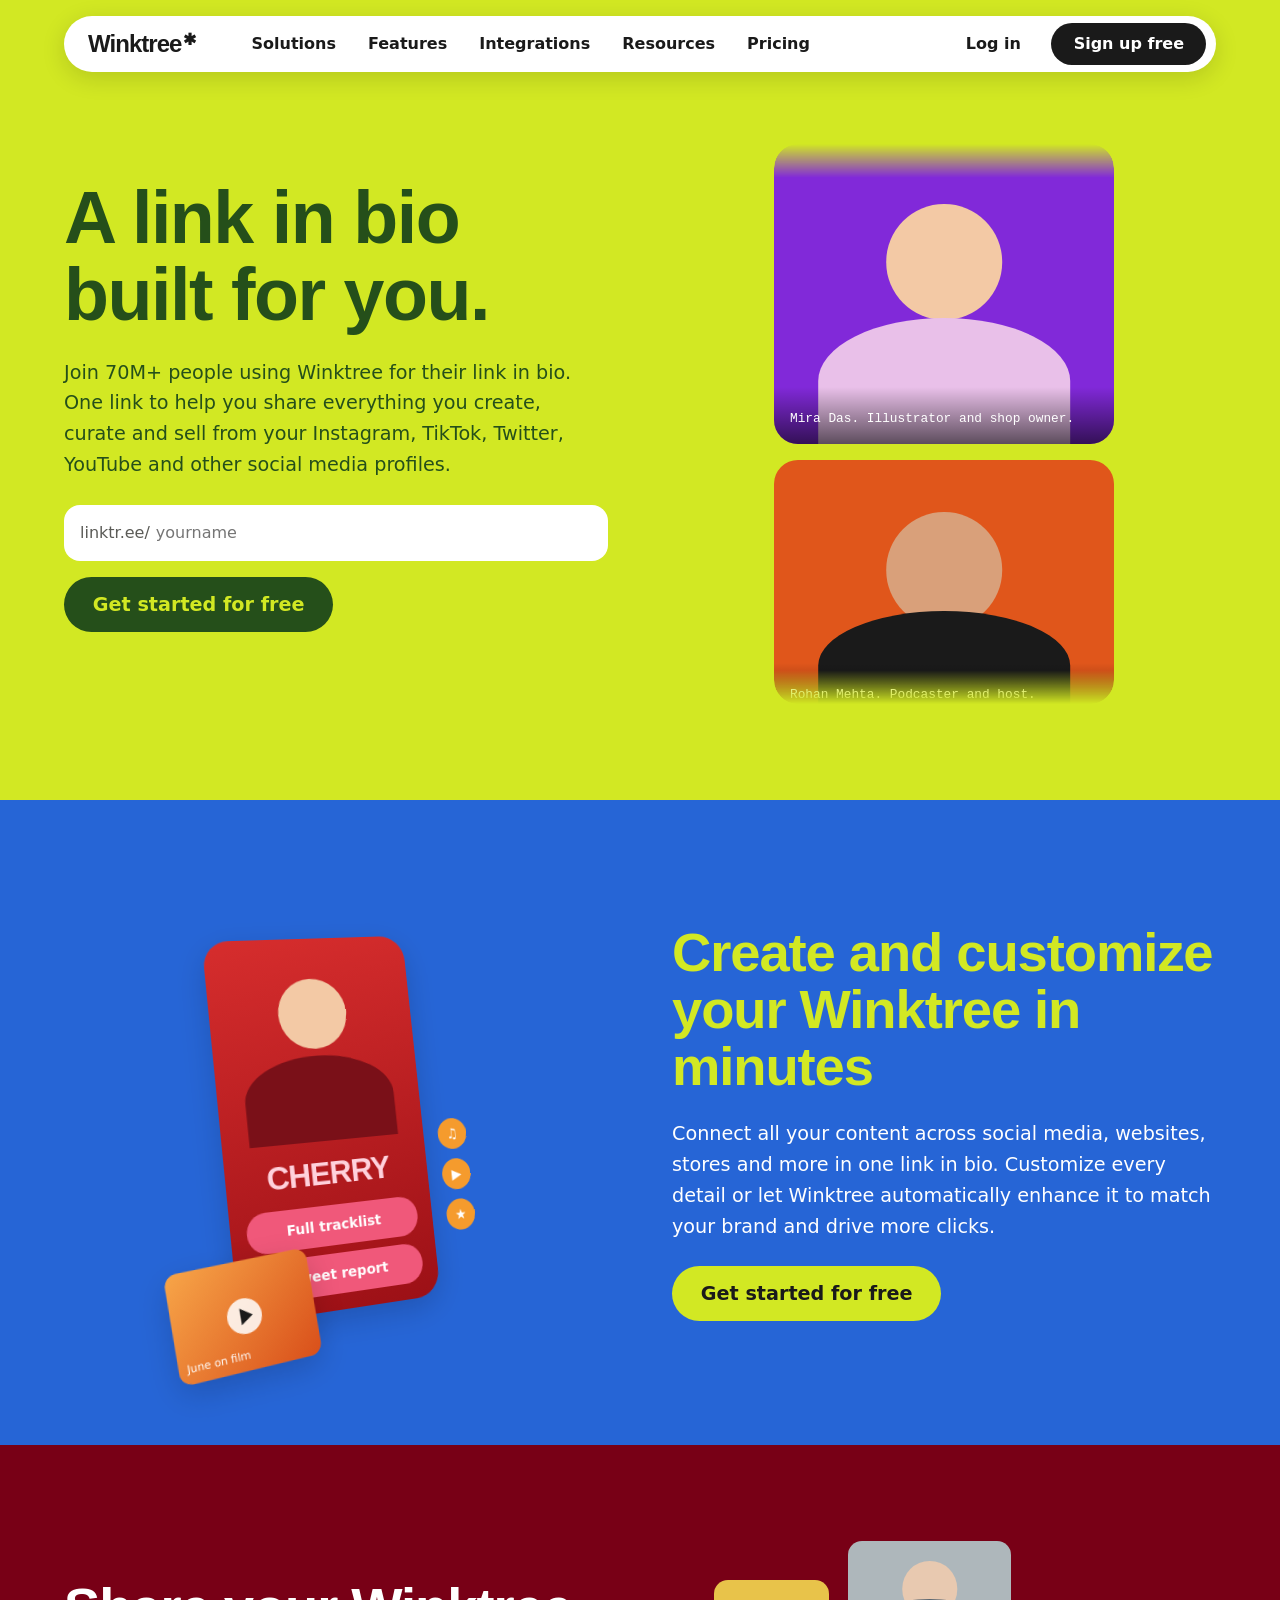
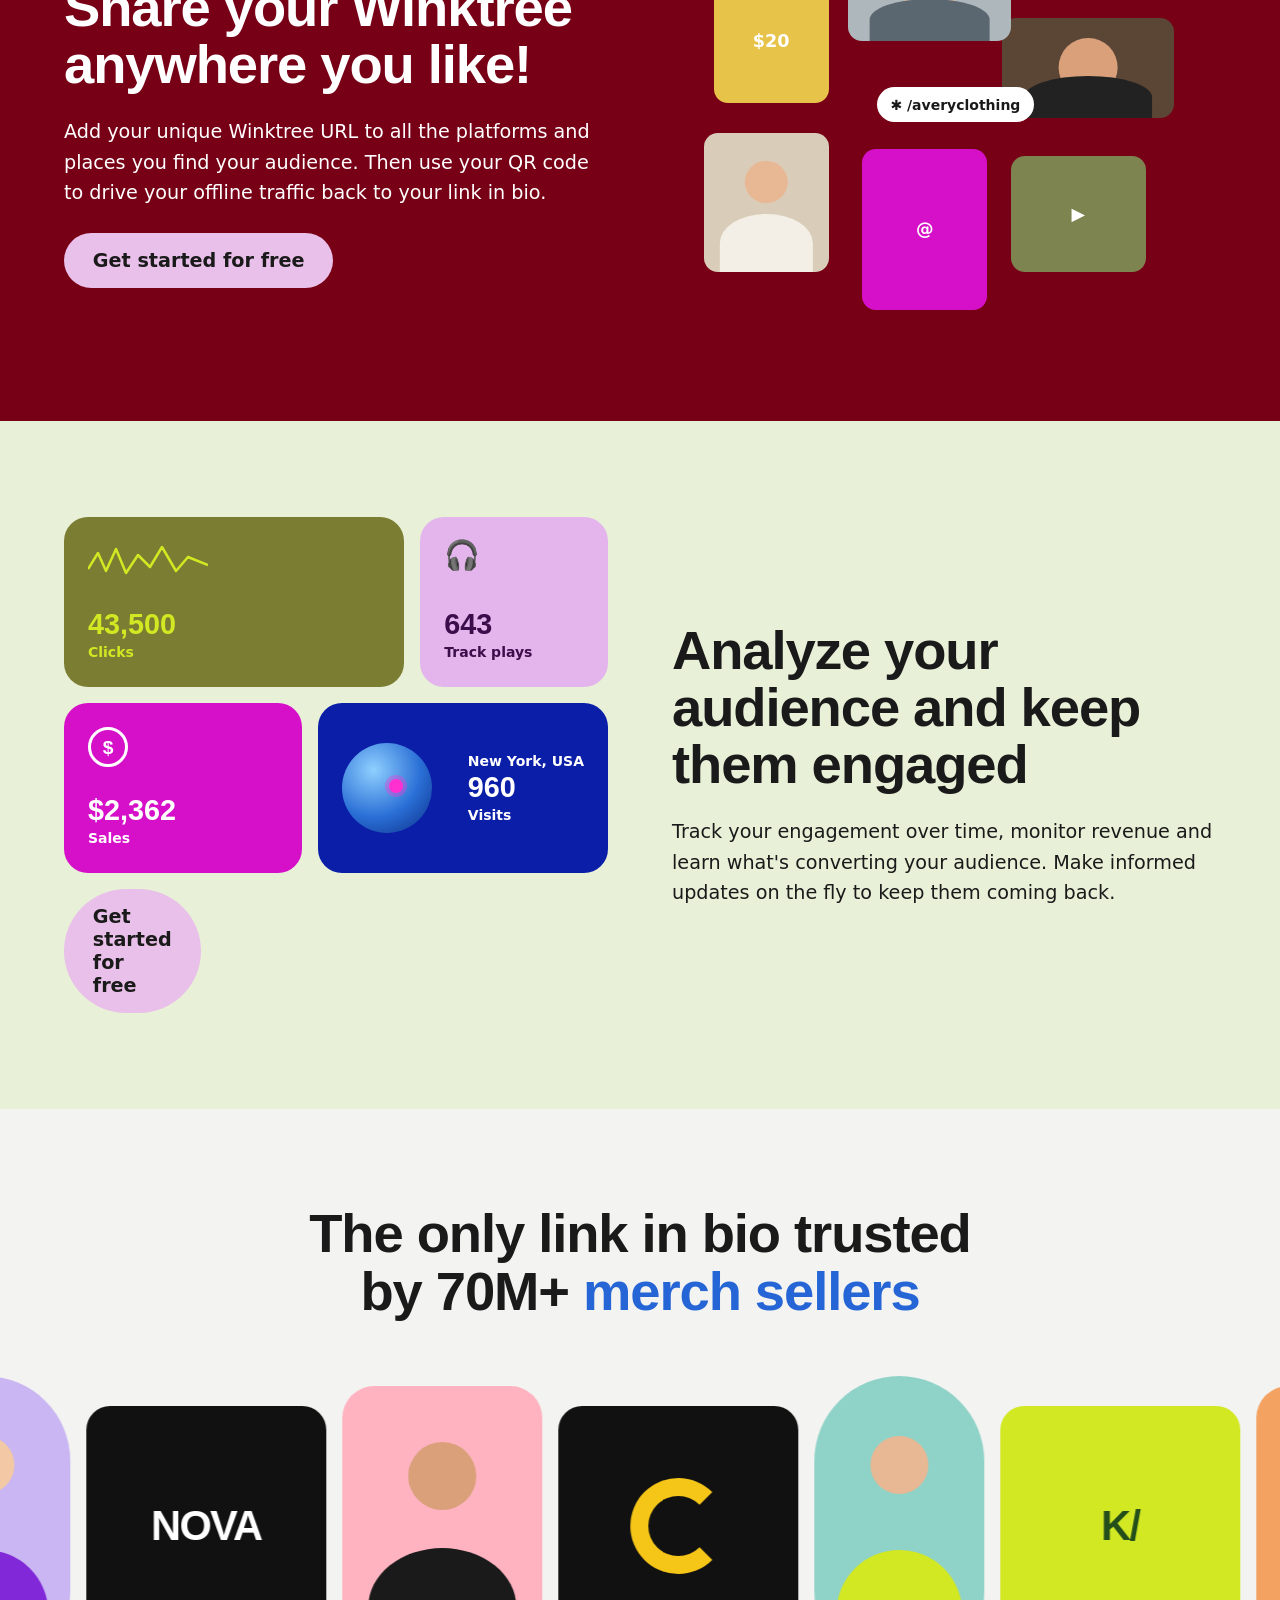
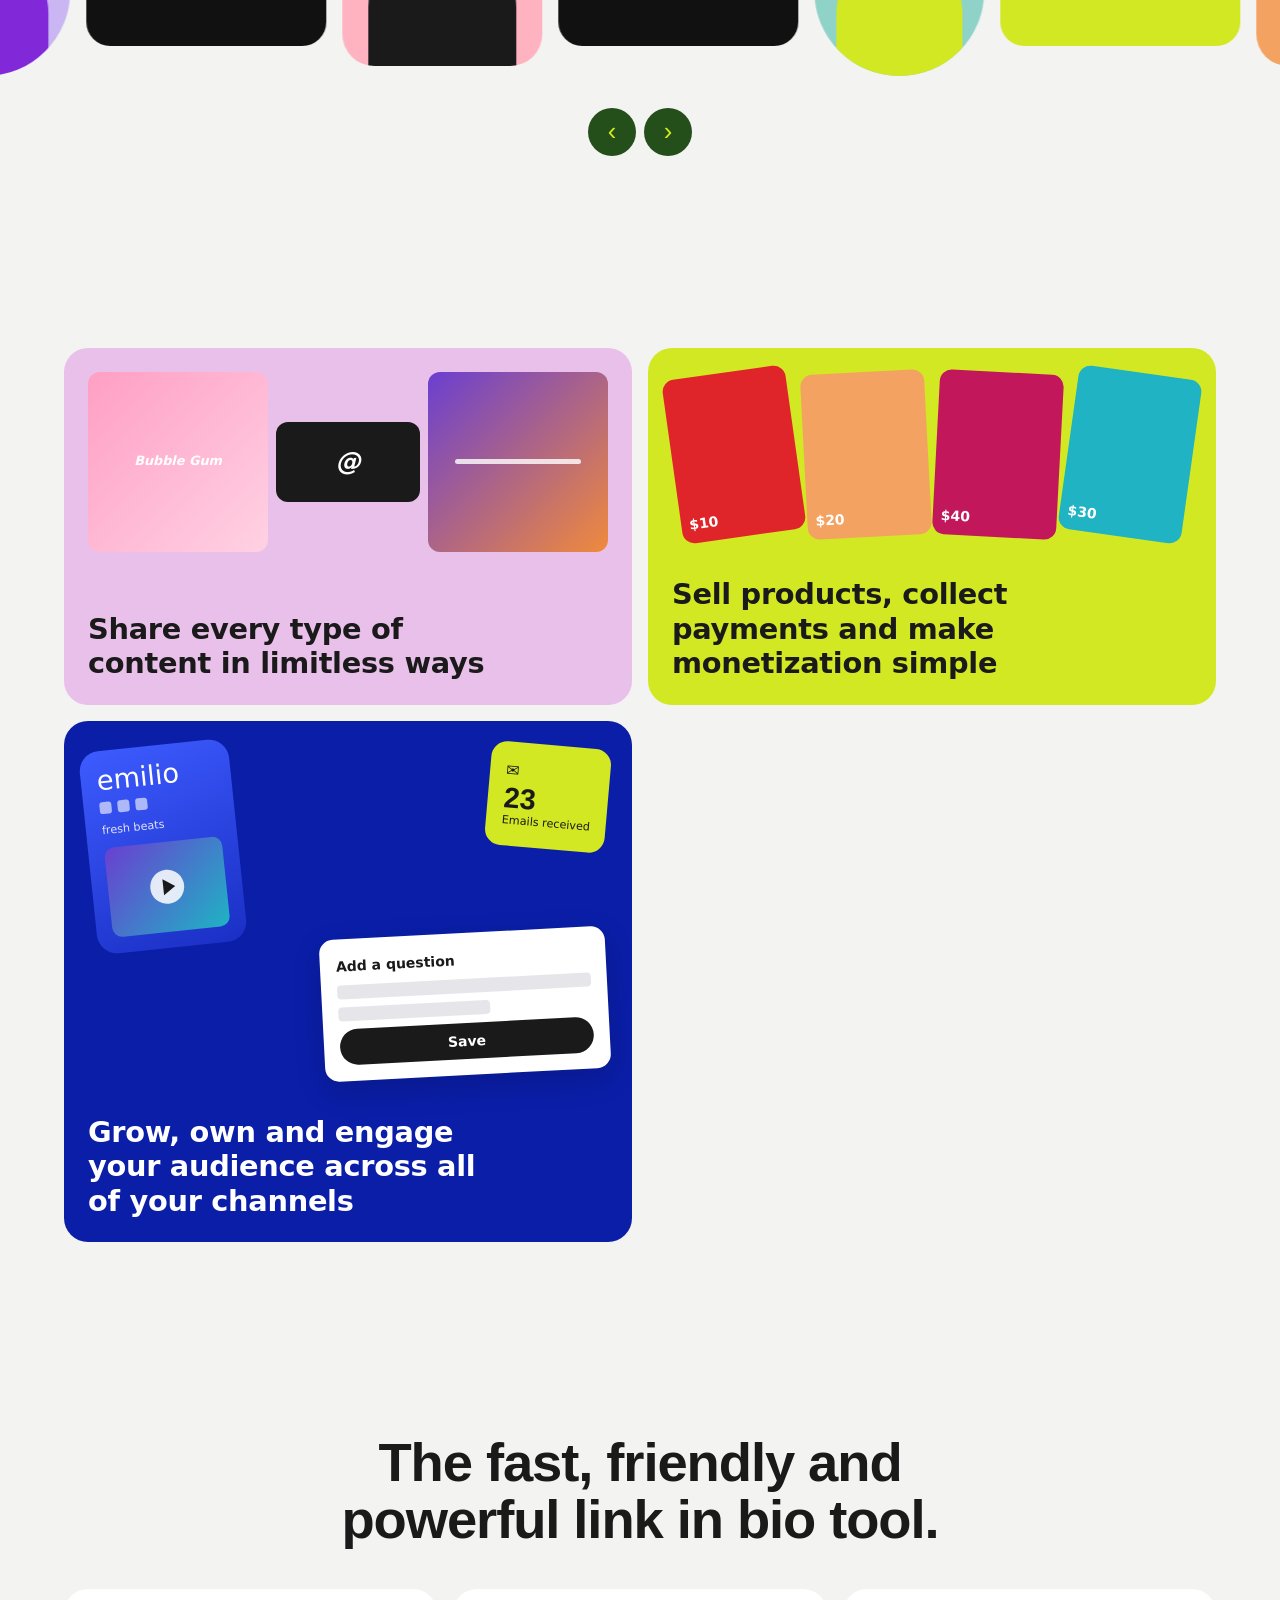
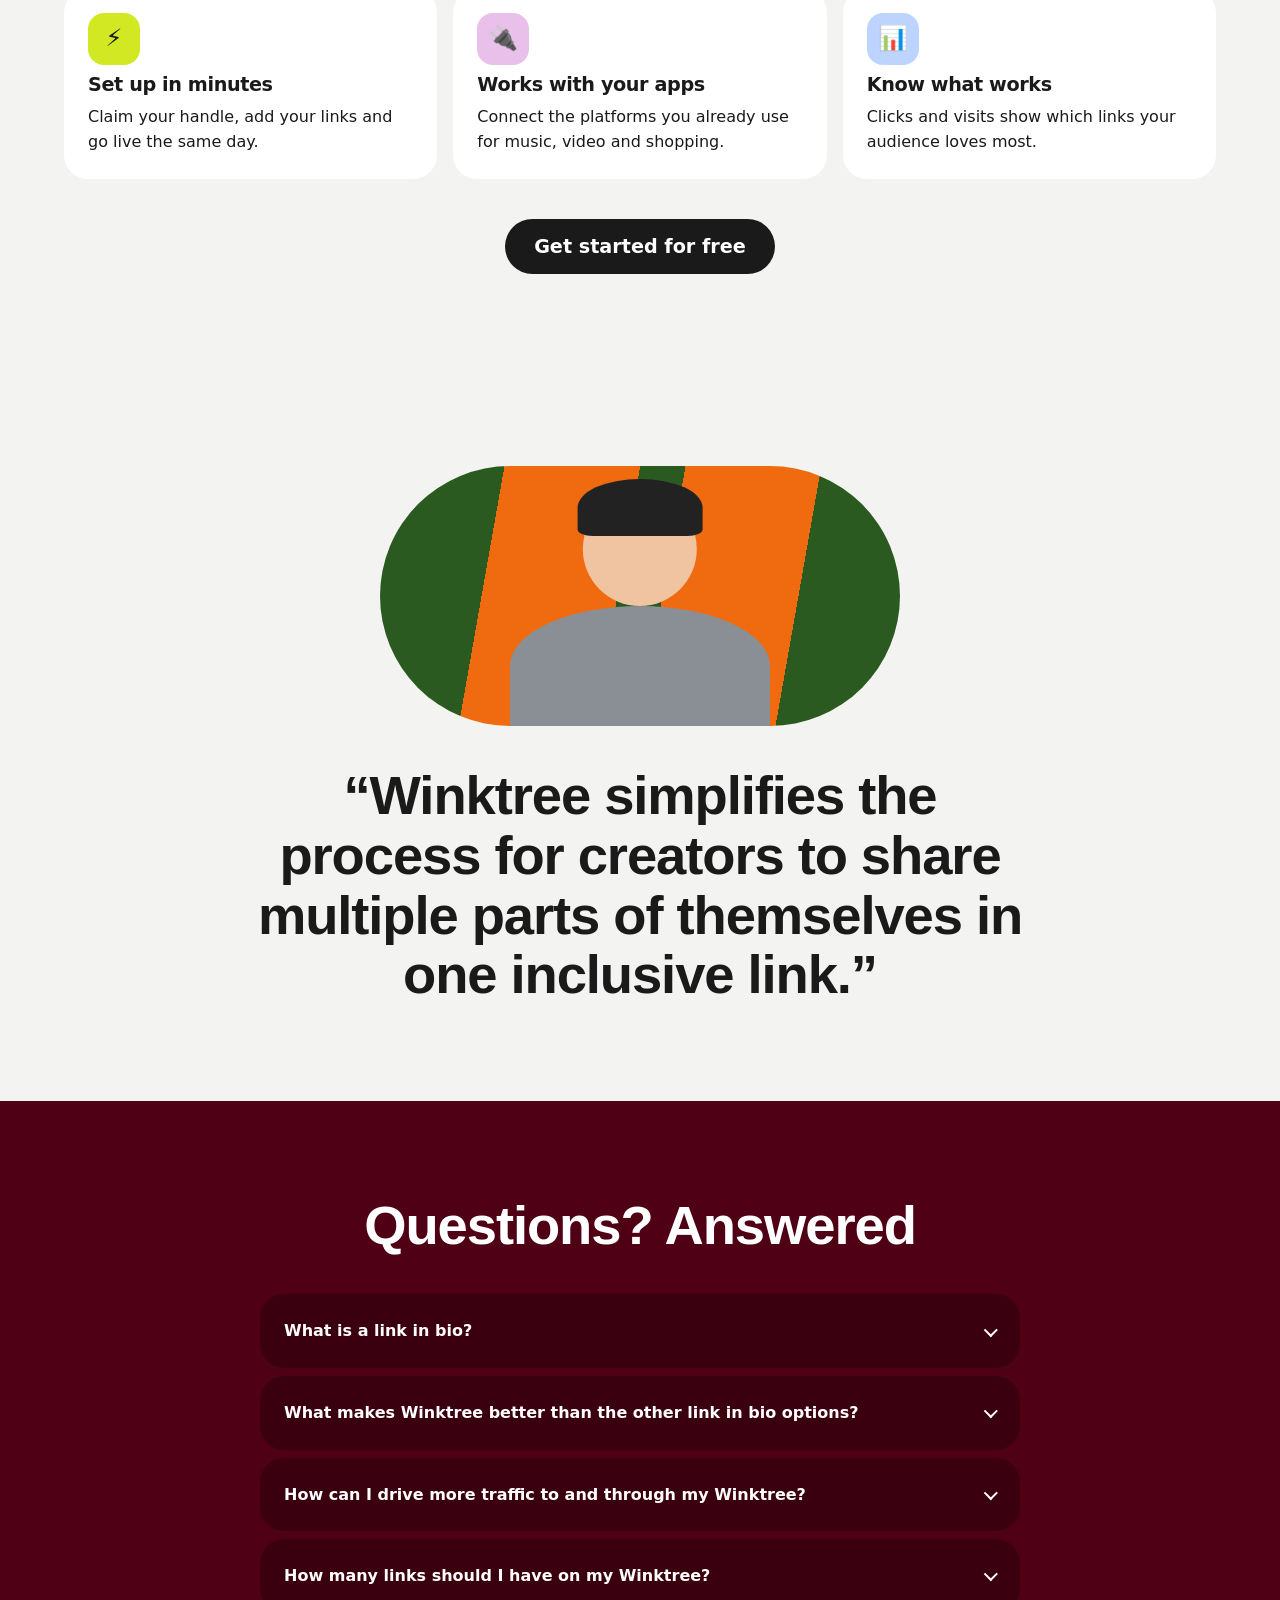
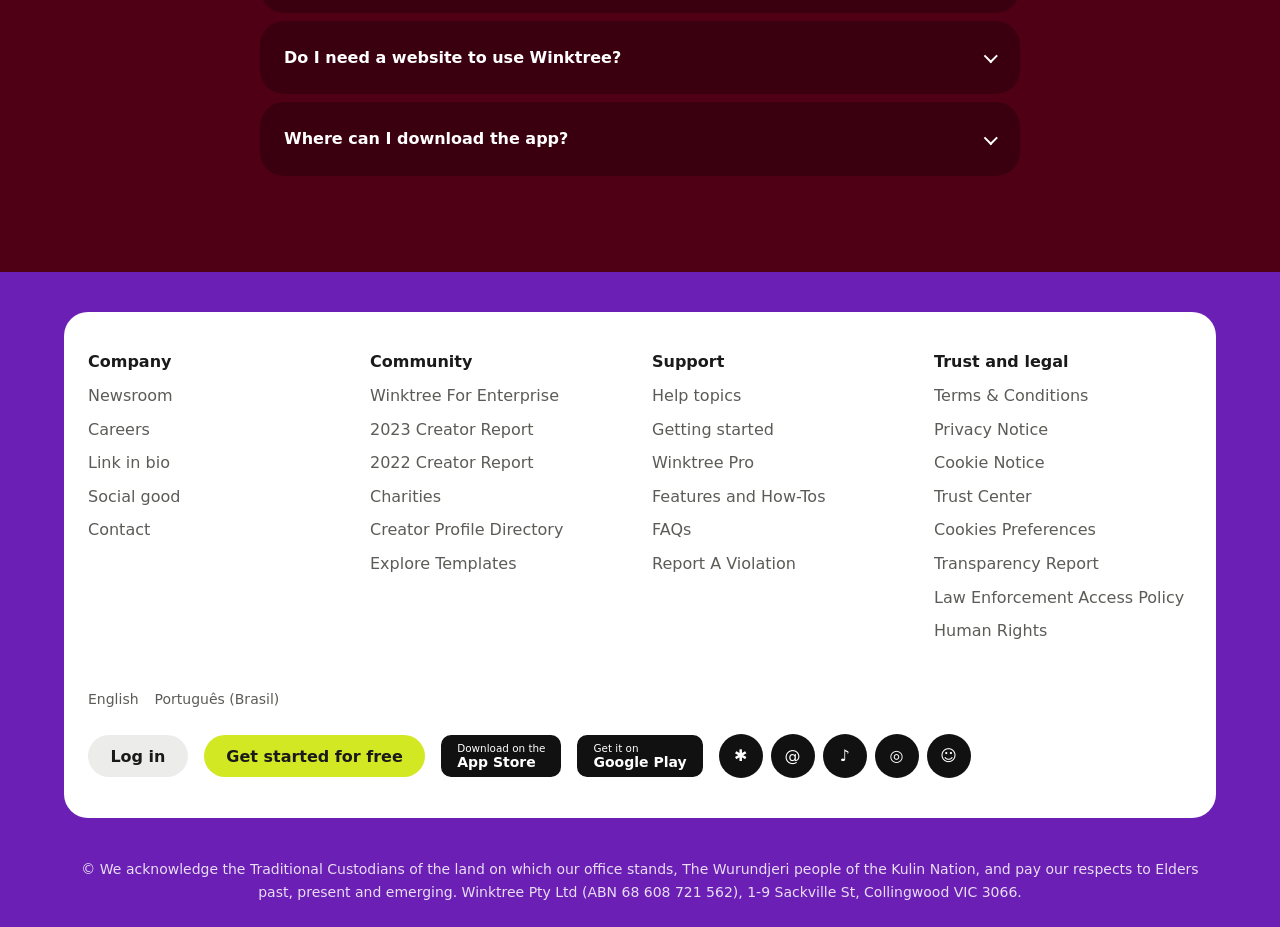
==== index.html @ 8cd4513a "Rename index-standalone-Winktree.html to index.html" ====
<!DOCTYPE html>
<html lang="en">
<head>
<meta charset="UTF-8">
<meta name="viewport" content="width=device-width, initial-scale=1">
<title>Winktree clone | A link in bio built for you</title>
<meta name="description" content="A responsive Winktree-style landing page built with plain HTML, CSS and vanilla JavaScript.">
<link rel="icon" href="[data-uri]" type="image/svg+xml">
<style>
/* ===== Design tokens: defined once, reused everywhere ===== */
:root {
  --lime: #d2e823; --green: #254f1a; --green-dark: #1a3812;
  --purple: #8129d9; --purple-deep: #6b1fb5; --pink: #e9c0e9;
  --blue: #2665d6; --navy: #0a1ea8; --burgundy: #780016; --wine: #4f0014;
  --cream: #f3f3f1; --mist: #e8f0d8; --ink: #1a1a1a; --white: #fff; --muted: #5b5b57;

  --space-1: .25rem; --space-2: .5rem; --space-3: 1rem; --space-4: 1.5rem;
  --space-5: 2.5rem; --space-6: 4rem; --space-7: 6rem;

  --fs-sm: .875rem; --fs-md: 1rem; --fs-lg: 1.2rem;
  --fs-xl: clamp(1.35rem, 1.1rem + 1vw, 1.8rem);
  --fs-2xl: clamp(2rem, 1.3rem + 3vw, 3.4rem);
  --fs-3xl: clamp(2.5rem, 1.5rem + 4.5vw, 4.6rem);

  --font-display: "Arial Black", "Segoe UI Black", "Helvetica Neue", Arial, sans-serif;
  --font-body: "Segoe UI", system-ui, -apple-system, Helvetica, Arial, sans-serif;
  --font-mono: ui-monospace, Consolas, monospace;

  --radius: 24px; --radius-pill: 999px;
  --shadow: 0 10px 30px rgba(0, 0, 0, .16);
  --t: 200ms ease; /* one short transition duration for the whole page */
}

/* ===== Base ===== */
*, *::before, *::after { box-sizing: border-box; }
html { scroll-behavior: smooth; scroll-padding-top: 6rem; }
body { margin: 0; font: var(--fs-md)/1.6 var(--font-body); color: var(--ink); background: var(--cream); }
img, svg { max-width: 100%; }
a { color: inherit; text-decoration: none; }
ul, ol { margin: 0; padding: 0; list-style: none; }
h1, h2, h3 { margin: 0; font-family: var(--font-display); font-weight: 900; line-height: 1.05; letter-spacing: -.02em; overflow-wrap: break-word; }
p { margin: 0; }
:focus-visible { outline: 3px solid var(--purple); outline-offset: 3px; }
.container { width: 100%; max-width: 1200px; margin-inline: auto; padding-inline: var(--space-3); }
.sr-only, .skip-link:not(:focus) { position: absolute; width: 1px; height: 1px; overflow: hidden; clip-path: inset(50%); white-space: nowrap; }
.skip-link { position: fixed; top: var(--space-2); left: var(--space-2); z-index: 100; background: var(--lime); padding: var(--space-2) var(--space-3); border-radius: var(--radius-pill); }

/* ===== Buttons ===== */
.btn { display: inline-flex; align-items: center; justify-content: center; padding: .7rem 1.4rem; border: 0; border-radius: var(--radius-pill); font: 700 var(--fs-md)/1.2 var(--font-body); cursor: pointer; transition: background-color var(--t), color var(--t), transform var(--t); }
.btn:hover { transform: scale(1.04); }
.btn-lg { padding: 1rem 1.8rem; font-size: var(--fs-lg); }
.btn-dark { background: var(--ink); color: var(--white); } .btn-dark:hover { background: #3a3a3a; }
.btn-quiet { background: transparent; } .btn-quiet:hover { background: var(--cream); }
.btn-lime { background: var(--lime); color: var(--ink); } .btn-lime:hover { background: #e4f65e; }
.btn-pink { background: var(--pink); color: var(--ink); } .btn-pink:hover { background: #f4d6f4; }
.btn-green { background: var(--green); color: var(--lime); } .btn-green:hover { background: var(--green-dark); }
.btn-gray { background: #ececea; } .btn-gray:hover { background: #dcdcd8; }

/* ===== Floating pill navbar (mobile first: collapses behind a hamburger) ===== */
.site-header { position: sticky; top: 0; z-index: 50; height: 0; }
.site-header .container { padding-top: var(--space-3); }
.nav-pill { display: flex; flex-wrap: wrap; align-items: center; justify-content: space-between; padding: .45rem .6rem .45rem 1.1rem; background: var(--white); border-radius: 28px; box-shadow: 0 6px 24px rgba(0, 0, 0, .14); }
.logo { display: inline-flex; align-items: flex-start; gap: 2px; font: 900 1.5rem/1 var(--font-display); letter-spacing: -.04em; }
.logo span { font-size: 1rem; }
.nav-toggle { display: grid; gap: 5px; padding: var(--space-2) var(--space-3); background: none; border: 0; cursor: pointer; }
.nav-toggle span { width: 22px; height: 2px; background: var(--ink); border-radius: 2px; transition: transform var(--t), opacity var(--t); }
.nav-toggle[aria-expanded="true"] span:nth-child(1) { transform: translateY(7px) rotate(45deg); }
.nav-toggle[aria-expanded="true"] span:nth-child(2) { opacity: 0; }
.nav-toggle[aria-expanded="true"] span:nth-child(3) { transform: translateY(-7px) rotate(-45deg); }
.primary-nav { display: none; flex-direction: column; width: 100%; gap: var(--space-3); padding: var(--space-3) .4rem var(--space-2); }
.primary-nav.is-open { display: flex; }
.nav-links { display: flex; flex-direction: column; }
.nav-links a { display: block; padding: var(--space-2) var(--space-3); border-radius: var(--radius-pill); font-weight: 600; transition: background-color var(--t); }
.nav-links a:hover { background: var(--cream); }
.nav-actions { display: flex; gap: var(--space-2); }

/* ===== Bands, split layout, copy ===== */
.band { padding-block: var(--space-6); overflow: clip; }
.band-blue { background: var(--blue); color: var(--white); }
.band-burgundy { background: var(--burgundy); color: var(--white); }
.band-mist { background: var(--mist); }
.band-cream, .trusted { background: var(--cream); }
.band-wine { background: var(--wine); color: var(--white); }
.split { display: grid; gap: var(--space-5); align-items: center; }
.copy { display: flex; flex-direction: column; align-items: flex-start; gap: var(--space-4); }
.copy h2 { font-size: var(--fs-2xl); }
.band-blue h2 { color: var(--lime); }
.lead { font-size: var(--fs-lg); max-width: 36rem; }
.center-head { max-width: 24ch; margin: 0 auto var(--space-5); text-align: center; font-size: var(--fs-2xl); }
.center-cta { margin-top: var(--space-5); text-align: center; }

/* ===== Hero ===== */
.hero { background: var(--lime); color: var(--green); padding-top: 7.5rem; }
.hero h1 { font-size: var(--fs-3xl); }
.claim-form { display: flex; flex-direction: column; gap: var(--space-3); width: 100%; max-width: 34rem; }
.claim-field { display: flex; align-items: center; gap: var(--space-1); padding: .9rem 1rem; background: var(--white); color: var(--muted); border-radius: var(--space-3); }
.claim-field:focus-within { outline: 3px solid var(--green); }
.claim-field input { flex: 1; min-width: 0; border: 0; font: inherit; color: var(--ink); background: transparent; outline: 0; }
.form-status { min-height: 1.5em; font-size: var(--fs-sm); font-weight: 600; }
.hero-visual { display: flex; justify-content: center; }

/* Vertical infinite carousel: the list is duplicated by JS and slides up by exactly half its height */
.vcarousel { width: min(100%, 320px); height: 440px; overflow: hidden; border-radius: var(--radius);
  -webkit-mask-image: linear-gradient(transparent, #000 6%, #000 94%, transparent); mask-image: linear-gradient(transparent, #000 6%, #000 94%, transparent); }
.vtrack { animation: scroll-up 36s linear infinite; will-change: transform; }
.vcarousel:hover .vtrack, .vcarousel:focus-within .vtrack { animation-play-state: paused; }
@keyframes scroll-up { to { transform: translateY(-50%); } }
.vcard { padding-bottom: var(--space-3); } /* padding (not gap) keeps the -50% loop point exact */
.vcard .figure { height: var(--h); margin: 0; display: flex; align-items: flex-end; border-radius: var(--radius); overflow: hidden; background: var(--bg); transition: transform var(--t), box-shadow var(--t); }
.vcard .figure:hover { transform: scale(1.03); box-shadow: var(--shadow); }
.vcard figcaption { position: relative; z-index: 1; width: 100%; padding: var(--space-4) var(--space-3) var(--space-3); color: var(--white); font: .8rem/1.3 var(--font-mono); background: linear-gradient(transparent, rgba(0, 0, 0, .6)); }

/* CSS-only person silhouette used as a placeholder portrait */
.figure { position: relative; }
.figure::before, .figure::after { content: ""; position: absolute; left: 50%; transform: translateX(-50%); }
.figure::before { top: 20%; width: 34%; aspect-ratio: 1; border-radius: 50%; background: var(--skin); }
.figure::after { bottom: 0; width: 74%; height: 42%; border-radius: 50% 50% 0 0; background: var(--cloth); }

/* ===== Blue band: tilted phone ===== */
.phone-scene { display: flex; justify-content: center; padding: var(--space-5) var(--space-6) var(--space-5) var(--space-5); }
.tilt { position: relative; transform: perspective(900px) rotateY(16deg) rotateX(4deg) rotate(-5deg); animation: bob 6s ease-in-out infinite; }
@keyframes bob { 50% { transform: perspective(900px) rotateY(16deg) rotateX(4deg) rotate(-5deg) translateY(-14px); } }
.phone-red { position: relative; width: 210px; aspect-ratio: 9 / 16; display: flex; flex-direction: column; align-items: center; justify-content: flex-end; gap: var(--space-2); padding: var(--space-3); border-radius: 26px; background: linear-gradient(170deg, #d62d2d, #9c1016); box-shadow: var(--shadow); }
.phone-red .figure { position: absolute; inset: 0 0 45%; }
.phone-title { position: relative; font: 900 2rem/1 var(--font-display); color: #ffd1dc; letter-spacing: -.03em; margin-bottom: var(--space-2); }
.pink-link { width: 100%; padding: .55rem; text-align: center; font-size: var(--fs-sm); font-weight: 700; color: var(--white); background: #f0587a; border-radius: var(--radius-pill); }
.video-card { position: absolute; left: -64px; bottom: -44px; width: 140px; aspect-ratio: 4 / 3; display: grid; place-items: center; border-radius: 12px; background: linear-gradient(135deg, #f7a548, #d94f1a); box-shadow: var(--shadow); transform: rotate(-4deg); }
.video-card small { position: absolute; left: 8px; bottom: 6px; color: var(--white); font-size: .65rem; }
.play { width: 34px; height: 34px; border-radius: 50%; background: rgba(255, 255, 255, .85); position: relative; }
.play::after { content: ""; position: absolute; left: 13px; top: 9px; border: 8px solid transparent; border-left: 12px solid var(--ink); }
.bubbles { position: absolute; right: -48px; top: 52%; display: flex; flex-direction: column; gap: 10px; }
.bubbles li { display: grid; place-items: center; width: 32px; height: 32px; border-radius: 50%; background: #f59b2d; color: var(--white); font-size: .9rem; }

/* ===== Burgundy band: scatter/stack collage ===== */
.stage { position: relative; width: min(100%, 480px); aspect-ratio: 5 / 4; margin-inline: auto; }
.cc { position: absolute; z-index: var(--z); left: var(--l1); top: var(--t1); width: var(--w1); height: var(--h1); background: var(--b1); border-radius: 14px; overflow: hidden;
  transition: left 800ms cubic-bezier(.5, 0, .2, 1), top 800ms cubic-bezier(.5, 0, .2, 1), width 800ms cubic-bezier(.5, 0, .2, 1), height 800ms cubic-bezier(.5, 0, .2, 1), background-color 800ms ease; }
.is-stacked .cc { left: var(--l2); top: var(--t2); width: 40%; height: 36%; background: var(--b2); }
.cc-art { position: absolute; inset: 0; display: grid; place-items: center; color: var(--white); font-size: 1.1rem; transition: opacity 400ms ease; }
.cc-art .figure { position: absolute; inset: 0; }
.is-stacked .cc-art { opacity: 0; }
.cc-ui { position: absolute; inset: 0; padding: 10%; opacity: 0; transition: opacity 500ms ease; }
.is-stacked .cc-ui { opacity: 1; }
.cc-ui i { display: block; width: 28%; aspect-ratio: 1; margin-bottom: 8%; border-radius: 50%; background: radial-gradient(circle at 35% 35%, #fff, #bbb); border: 3px solid var(--lime); }
.cc-ui b { display: block; height: 6px; width: 60%; margin-top: 6px; border-radius: 3px; background: rgba(255, 255, 255, .55); }
.cc-ui b + b { width: 40%; }
.cc-ui em { position: absolute; top: 10%; right: 10%; font-style: normal; font-size: 1.1rem; color: var(--white); }
.handle-pill { padding: .4rem .85rem; background: var(--white); color: var(--ink); border-radius: var(--radius-pill); font-weight: 600; font-size: var(--fs-sm); white-space: nowrap; }
.stage-pill { position: absolute; z-index: 9; left: 36%; top: 38%; transition: left 800ms cubic-bezier(.5, 0, .2, 1), top 800ms cubic-bezier(.5, 0, .2, 1); }
.is-stacked .stage-pill { left: 2%; top: 80%; }

/* ===== Mist band: stats ===== */
.stats { display: grid; grid-template-columns: repeat(2, 1fr); gap: var(--space-3); }
.stat { display: flex; flex-direction: column; justify-content: space-between; gap: var(--space-4); min-height: 170px; padding: var(--space-4); border-radius: var(--radius); background: var(--bg); color: var(--fg); transition: transform var(--t), box-shadow var(--t); }
.stat:hover { transform: translateY(-4px); box-shadow: var(--shadow); }
.stat-wide { grid-column: span 2; }
.stat p { display: flex; flex-direction: column; }
.stat strong { font: 900 var(--fs-xl)/1.1 var(--font-display); }
.stat span:not([class]), .stat small { font-size: var(--fs-sm); font-weight: 600; }
.stat-icon { font-size: 1.8rem; line-height: 1; }
.coin { display: grid; place-items: center; width: 40px; height: 40px; border: 3px solid currentColor; border-radius: 50%; font: 900 1.2rem/1 var(--font-display); }
.stat-visits { flex-direction: row; align-items: center; }
.globe { flex: none; width: 90px; aspect-ratio: 1; border-radius: 50%; background: radial-gradient(circle at 35% 30%, #8fd0ff, #2a6fd6 55%, #0b2d86); position: relative; }
.globe::after { content: ""; position: absolute; left: 52%; top: 40%; width: 14px; height: 14px; border-radius: 50%; background: #ff2fd0; box-shadow: 0 0 0 4px rgba(255, 47, 208, .35); }

/* ===== Trusted band: infinite horizontal carousel ===== */
.rotator { display: inline-block; color: var(--blue); transition: opacity var(--t), transform var(--t); }
.rotator.is-swapping { opacity: 0; transform: translateY(.3em); }
.marquee-viewport { overflow: hidden; }
.marquee-track { display: flex; align-items: center; gap: var(--space-3); width: max-content; padding-block: var(--space-3); will-change: transform; }
.tile { position: relative; flex: none; background: var(--bg); border-radius: var(--radius); overflow: hidden; transition: transform var(--t), box-shadow var(--t); }
.tile > a { position: relative; display: grid; place-items: center; width: 100%; height: 100%; }
.tile-sq { width: 240px; height: 240px; }
.tile-pill { width: 170px; height: 300px; border-radius: var(--radius-pill); }
.tile-tall { width: 200px; height: 280px; border-radius: 32px; }
.tile:hover, .tile:focus-within { transform: scale(1.04); box-shadow: var(--shadow); }
.tile .figure { position: absolute; inset: 0; }
.glyph { font: 900 2.6rem/1 var(--font-display); letter-spacing: -.04em; color: var(--fg); }
.ring { width: 96px; height: 96px; border: 18px solid var(--fg); border-right-color: transparent; border-radius: 50%; }
.tile-hover { position: absolute; inset: 0; display: grid; place-items: center; background: var(--hv); opacity: 0; transition: opacity var(--t); }
.tile:hover .tile-hover, .tile:focus-within .tile-hover { opacity: 1; }
.carousel-controls { display: flex; gap: var(--space-2); justify-content: center; margin-top: var(--space-3); }
.icon-btn { width: 48px; height: 48px; border: 0; border-radius: 50%; background: var(--green); color: var(--lime); font-size: 1.6rem; line-height: 1; cursor: pointer; transition: background-color var(--t), transform var(--t); }
.icon-btn:hover { background: var(--purple); transform: scale(1.08); }

/* ===== Bento grid ===== */
.bento { display: grid; gap: var(--space-3); }
.bento-card { display: flex; flex-direction: column; justify-content: space-between; gap: var(--space-5); min-height: 280px; padding: var(--space-4); border-radius: var(--radius); background: var(--bg); overflow: hidden; transition: transform var(--t), box-shadow var(--t); }
.bento-card:hover { transform: translateY(-4px); box-shadow: var(--shadow); }
.bento-card h3 { max-width: 20ch; font: 800 var(--fs-xl)/1.2 var(--font-body); letter-spacing: -.01em; }
.mini-row { display: flex; gap: var(--space-2); align-items: center; }
.mini { display: grid; place-items: center; flex: 1; aspect-ratio: 1; border-radius: 12px; background: var(--bg); color: var(--white); font: italic 700 .8rem/1 var(--font-body); }
.mini-dark { background: #1a1a1a; font-size: 1.6rem; flex: .8; aspect-ratio: auto; height: 80px; }
.bar { width: 70%; height: 5px; border-radius: 3px; background: rgba(255, 255, 255, .8); }
.products { display: flex; gap: var(--space-2); }
.products li { display: grid; place-items: end start; flex: 1; aspect-ratio: 3 / 4; padding: var(--space-2); border-radius: 12px; background: var(--bg); color: var(--white); font-weight: 800; font-size: var(--fs-sm); transform: rotate(var(--r)); }
.emilio { position: relative; min-height: 330px; }
.phone-blue { display: flex; flex-direction: column; gap: var(--space-2); width: 150px; padding: var(--space-3); border-radius: 20px; background: linear-gradient(160deg, #3d5bff, #1a2fc4); transform: rotate(-6deg); }
.phone-name { font: 300 1.7rem/1 var(--font-body); }
.dots { display: flex; gap: 6px; } .dots i { width: 12px; height: 12px; border-radius: 3px; background: rgba(255, 255, 255, .6); }
.tag { font-size: .7rem; opacity: .85; }
.deck { display: grid; place-items: center; height: 90px; border-radius: 10px; background: linear-gradient(135deg, #6a3fd1, #1fb3c4); }
.widget-mail { position: absolute; right: 0; top: 0; display: flex; flex-direction: column; padding: var(--space-3); border-radius: 16px; background: var(--lime); color: var(--ink); transform: rotate(5deg); }
.widget-mail strong { font: 900 1.8rem/1 var(--font-display); } .widget-mail small { font-size: .7rem; }
.form-card { position: absolute; right: 0; bottom: 0; display: flex; flex-direction: column; gap: var(--space-2); width: 55%; padding: var(--space-3); border-radius: 14px; background: var(--white); color: var(--ink); font-size: var(--fs-sm); transform: rotate(-3deg); box-shadow: var(--shadow); }
.field { height: 14px; border-radius: 4px; background: #e6e6ea; } .field.short { width: 60%; }
.save { padding: .4rem; text-align: center; border-radius: var(--radius-pill); background: var(--ink); color: var(--white); font-weight: 700; }

/* ===== Tool section, testimonial ===== */
.tool-grid { display: grid; gap: var(--space-3); }
.tool-card { display: flex; flex-direction: column; gap: var(--space-2); padding: var(--space-4); border-radius: var(--radius); background: var(--white); transition: transform var(--t), box-shadow var(--t); }
.tool-card:hover { transform: translateY(-4px); box-shadow: var(--shadow); }
.tool-card h3 { font: 800 var(--fs-lg)/1.2 var(--font-body); }
.icon { display: grid; place-items: center; width: 52px; height: 52px; border-radius: 16px; background: var(--bg); font-size: 1.5rem; }
.oval { position: relative; width: min(100%, 520px); aspect-ratio: 2 / 1; margin: 0 auto var(--space-5); overflow: hidden; border-radius: var(--radius-pill);
  background: linear-gradient(100deg, #2a5a1f 0 22%, #f06a0f 22% 46%, #2a5a1f 46% 54%, #f06a0f 54% 78%, #2a5a1f 78%); }
.oval .figure { position: absolute; inset: 0; }
.oval .figure::before { top: 10%; width: 22%; } .oval .figure::after { width: 50%; height: 46%; }
.beanie { position: absolute; z-index: 1; left: 50%; top: 5%; width: 24%; height: 22%; transform: translateX(-50%); border-radius: 50% 50% 12% 12%; background: #222; }
blockquote { margin: 0 auto; max-width: 22ch; text-align: center; font: 900 var(--fs-2xl)/1.1 var(--font-display); letter-spacing: -.02em; }
.quote-band blockquote { max-width: 26ch; }

/* ===== FAQ ===== */
.faq { display: grid; gap: var(--space-2); max-width: 760px; margin-inline: auto; }
.faq details { padding-inline: var(--space-4); border-radius: var(--radius); background: rgba(0, 0, 0, .25); transition: background-color var(--t); }
.faq details:hover, .faq details[open] { background: rgba(0, 0, 0, .38); }
.faq summary { display: flex; justify-content: space-between; gap: var(--space-3); padding-block: var(--space-4); font-weight: 700; cursor: pointer; list-style: none; }
.faq summary::-webkit-details-marker { display: none; }
.faq summary::after { content: ""; flex: none; width: .6rem; height: .6rem; margin-top: .4rem; border-right: 2px solid currentColor; border-bottom: 2px solid currentColor; transform: rotate(45deg); transition: transform var(--t); }
.faq details[open] summary::after { transform: rotate(-135deg); }
.faq details p { padding-bottom: var(--space-4); opacity: .9; animation: fade-in 300ms ease; }
@keyframes fade-in { from { opacity: 0; transform: translateY(-6px); } }

/* ===== Footer ===== */
.site-footer { padding-block: var(--space-5) var(--space-4); background: var(--purple-deep); color: var(--white); }
.footer-card { padding: var(--space-5) var(--space-4); border-radius: var(--radius); background: var(--white); color: var(--ink); }
.footer-cols { display: grid; grid-template-columns: repeat(2, 1fr); gap: var(--space-4); }
.footer-cols h2 { margin-bottom: var(--space-2); font: 700 var(--fs-md)/1.2 var(--font-body); letter-spacing: 0; }
.footer-cols li { padding-block: var(--space-1); }
.footer-cols a, .lang a { color: var(--muted); transition: color var(--t); }
.footer-cols a:hover, .lang a:hover { color: var(--purple); }
.lang { display: flex; gap: var(--space-3); margin-top: var(--space-5); font-size: var(--fs-sm); }
.footer-bar { display: flex; flex-wrap: wrap; align-items: center; gap: var(--space-3); margin-top: var(--space-4); }
.badge { display: flex; flex-direction: column; padding: .4rem 1rem; border-radius: 10px; background: #111; color: var(--white); line-height: 1.2; transition: background-color var(--t), transform var(--t); }
.badge:hover { background: #333; transform: scale(1.04); }
.badge small { font-size: .65rem; } .badge strong { font-size: var(--fs-sm); }
.social { display: flex; gap: var(--space-2); }
.social a { display: grid; place-items: center; width: 44px; height: 44px; border-radius: 50%; background: #111; color: var(--white); transition: background-color var(--t), transform var(--t); }
.social a:hover { background: var(--purple); transform: scale(1.08); }
.fine-print { margin-top: var(--space-5); font-size: var(--fs-sm); text-align: center; opacity: .85; }

/* ===== Scroll reveal (only hides content when JS is running) ===== */
.js [data-reveal] { opacity: 0; transform: translateY(24px); transition: opacity 500ms ease, transform 500ms ease; }
.js [data-reveal].is-visible { opacity: 1; transform: none; }

/* ===== Tablet ===== */
@media (min-width: 640px) {
  .container { padding-inline: var(--space-4); }
  .claim-form { flex-direction: row; flex-wrap: wrap; }
  .claim-field { flex: 1; }
  .form-status { flex-basis: 100%; }
  .stats { grid-template-columns: repeat(5, 1fr); }
  .stat-wide { grid-column: span 3; } .stat-narrow { grid-column: span 2; }
  .vcarousel { height: 480px; }
}
@media (min-width: 768px) {
  .bento { grid-template-columns: 1fr 1fr; }
  .bento-tall { grid-row: span 2; }
  .tool-grid { grid-template-columns: repeat(3, 1fr); }
  .footer-cols { grid-template-columns: repeat(4, 1fr); }
}

/* ===== Desktop ===== */
@media (min-width: 1024px) {
  .band { padding-block: var(--space-7); }
  .hero { padding-top: 9rem; }
  .nav-pill { border-radius: var(--radius-pill); padding-left: 1.5rem; }
  .nav-toggle { display: none; }
  .primary-nav { display: flex; flex: 1; flex-direction: row; align-items: center; justify-content: space-between; width: auto; padding: 0 0 0 var(--space-5); }
  .nav-links { flex-direction: row; }
  .split { grid-template-columns: 1fr 1fr; gap: var(--space-6); }
  .split-visual-first .visual { order: -1; }
  .vcarousel { width: 340px; height: 560px; }
}

/* ===== Reduced motion: no looping, no reveals, near-instant transitions ===== */
@media (prefers-reduced-motion: reduce) {
  html { scroll-behavior: auto; }
  .vtrack, .tilt { animation: none; }
  .js [data-reveal] { opacity: 1; transform: none; transition: none; }
  *, *::before, *::after { transition-duration: 1ms !important; }
}
</style>
<!-- Marks JS as available so reveal animations only hide content when they can also show it -->
<script>document.documentElement.classList.add('js')</script>
</head>
<body>
<a class="skip-link" href="#main">Skip to content</a>

<header class="site-header">
  <div class="container">
    <div class="nav-pill">
      <a class="logo" href="#top" aria-label="Winktree clone home">Winktree<span aria-hidden="true">&#10033;</span></a>
      <button class="nav-toggle" type="button" aria-expanded="false" aria-controls="primary-nav" aria-label="Open menu"><span></span><span></span><span></span></button>
      <nav id="primary-nav" class="primary-nav" aria-label="Primary">
        <ul class="nav-links">
          <li><a href="#create">Solutions</a></li><li><a href="#features">Features</a></li><li><a href="#share">Integrations</a></li><li><a href="#faq">Resources</a></li><li><a href="#tool">Pricing</a></li>
        </ul>
        <div class="nav-actions"><a class="btn btn-quiet" href="https://linktr.ee/login" target="_blank" rel="noopener noreferrer">Log in</a><a class="btn btn-dark" href="#get-started">Sign up free</a></div>
      </nav>
    </div>
  </div>
</header>

<main id="main">
  <!-- HERO: lime band with a vertical infinite carousel -->
  <section class="band hero" id="top" aria-labelledby="hero-title">
    <div class="container split">
      <div class="copy">
        <h1 id="hero-title">A link in bio built for you.</h1>
        <p class="lead">Join 70M+ people using Winktree for their link in bio. One link to help you share everything you create, curate and sell from your Instagram, TikTok, Twitter, YouTube and other social media profiles.</p>
        <form class="claim-form" id="get-started" novalidate>
          <label class="sr-only" for="handle">Choose your handle</label>
          <div class="claim-field"><span aria-hidden="true">linktr.ee/</span><input id="handle" name="handle" type="text" placeholder="yourname" autocomplete="off" required></div>
          <button class="btn btn-green btn-lg" type="submit">Get started for free</button>
          <p class="form-status" role="status" aria-live="polite"></p>
        </form>
      </div>
      <div class="visual hero-visual">
        <div class="vcarousel" role="group" aria-label="Featured creators"><ul class="vtrack">
<li class="vcard"><figure class="figure" style="--bg:#8129d9;--skin:#f3c9a5;--cloth:#e9c0e9;--h:300px"><figcaption>Mira Das. Illustrator and shop owner.</figcaption></figure></li>
<li class="vcard"><figure class="figure" style="--bg:#e0561b;--skin:#d9a07a;--cloth:#1a1a1a;--h:260px"><figcaption>Rohan Mehta. Podcaster and host.</figcaption></figure></li>
<li class="vcard"><figure class="figure" style="--bg:#1f6fd1;--skin:#e8b894;--cloth:#d2e823;--h:320px"><figcaption>Sana Iqbal. Chef and cookbook author.</figcaption></figure></li>
<li class="vcard"><figure class="figure" style="--bg:#c2185b;--skin:#c68b64;--cloth:#254f1a;--h:280px"><figcaption>Kabir Nair. Student developer.</figcaption></figure></li>
<li class="vcard"><figure class="figure" style="--bg:#00796b;--skin:#f1c7a0;--cloth:#ffc2d9;--h:300px"><figcaption>Ananya Rao. Dance coach.</figcaption></figure></li>
<li class="vcard"><figure class="figure" style="--bg:#254f1a;--skin:#b97d58;--cloth:#d2e823;--h:270px"><figcaption>Vikram Joshi. Musician and producer.</figcaption></figure></li>
        </ul></div>
      </div>
    </div>
  </section>

  <!-- CREATE: blue band with a tilted phone -->
  <section class="band band-blue" id="create" aria-labelledby="create-title">
    <div class="container split split-visual-first">
      <div class="copy" data-reveal>
        <h2 id="create-title">Create and customize your Winktree in minutes</h2>
        <p class="lead">Connect all your content across social media, websites, stores and more in one link in bio. Customize every detail or let Winktree automatically enhance it to match your brand and drive more clicks.</p>
        <a class="btn btn-lime btn-lg" href="#get-started">Get started for free</a>
      </div>
      <div class="visual phone-scene" aria-hidden="true">
        <div class="tilt">
          <div class="phone-red">
            <span class="figure" style="--skin:#f3c9a5;--cloth:#7a1018"></span>
            <p class="phone-title">CHERRY</p>
            <span class="pink-link">Full tracklist</span><span class="pink-link">Sweet report</span>
          </div>
          <div class="video-card"><span class="play"></span><small>June on film</small></div>
          <ul class="bubbles"><li>&#9835;</li><li>&#9654;</li><li>&#9733;</li></ul>
        </div>
      </div>
    </div>
  </section>

  <!-- SHARE: burgundy band; tiles scatter, then fan into a stack, on a loop -->
  <section class="band band-burgundy" id="share" aria-labelledby="share-title">
    <div class="container split">
      <div class="copy" data-reveal>
        <h2 id="share-title">Share your Winktree anywhere you like!</h2>
        <p class="lead">Add your unique Winktree URL to all the platforms and places you find your audience. Then use your QR code to drive your offline traffic back to your link in bio.</p>
        <a class="btn btn-pink btn-lg" href="#get-started">Get started for free</a>
      </div>
      <div class="visual" aria-hidden="true">
        <div class="stage" data-collage>
<div class="cc" style="--l1:2%;--t1:10%;--w1:24%;--h1:32%;--b1:#e8c34a;--l2:14%;--t2:52%;--b2:#2665d6;--z:6"><span class="cc-art"><b>$20</b></span><span class="cc-ui"><i></i><b></b><b></b><em>f</em></span></div>
<div class="cc" style="--l1:30%;--t1:0%;--w1:34%;--h1:26%;--b1:#aeb7bb;--l2:21%;--t2:43%;--b2:#e0252a;--z:5"><span class="cc-art"><span class="figure" style="--skin:#e8c9b0;--cloth:#5a6670"></span></span><span class="cc-ui"><i></i><b></b><b></b><em>&#9654;</em></span></div>
<div class="cc" style="--l1:62%;--t1:20%;--w1:36%;--h1:26%;--b1:#5b4636;--l2:28%;--t2:34%;--b2:#6f7475;--z:4"><span class="cc-art"><span class="figure" style="--skin:#d9a07a;--cloth:#222"></span></span><span class="cc-ui"><i></i><b></b><b></b><em>&#9638;</em></span></div>
<div class="cc" style="--l1:0%;--t1:50%;--w1:26%;--h1:36%;--b1:#d9cdb9;--l2:35%;--t2:25%;--b2:#ff1f7d;--z:3"><span class="cc-art"><span class="figure" style="--skin:#e8b894;--cloth:#f4efe6"></span></span><span class="cc-ui"><i></i><b></b><b></b><em>&#9834;</em></span></div>
<div class="cc" style="--l1:33%;--t1:54%;--w1:26%;--h1:42%;--b1:#d610c9;--l2:42%;--t2:16%;--b2:#c015b8;--z:2"><span class="cc-art"><b>@</b></span><span class="cc-ui"><i></i><b></b><b></b><em>&#9678;</em></span></div>
<div class="cc" style="--l1:64%;--t1:56%;--w1:28%;--h1:30%;--b1:#7d8450;--l2:49%;--t2:7%;--b2:#d9c3cf;--z:1"><span class="cc-art"><b>&#9654;</b></span><span class="cc-ui"><i></i><b></b><b></b><em>&#9636;</em></span></div>
          <span class="handle-pill stage-pill">&#10033; /averyclothing</span>
        </div>
      </div>
    </div>
  </section>

  <!-- ANALYZE: pale green band with stat tiles that count up -->
  <section class="band band-mist" id="analyze" aria-labelledby="analyze-title">
    <div class="container split split-visual-first">
      <div class="copy" data-reveal>
        <h2 id="analyze-title">Analyze your audience and keep them engaged</h2>
        <p class="lead">Track your engagement over time, monitor revenue and learn what's converting your audience. Make informed updates on the fly to keep them coming back.</p>
        
      </div>
      <div class="visual stats" data-reveal>
        <article class="stat stat-wide" style="--bg:#7b7d32;--fg:#d2e823">
          <svg viewBox="0 0 120 40" width="120" height="40" aria-hidden="true"><polyline points="0,28 10,12 18,30 28,8 38,32 50,14 62,26 74,6 88,30 100,16 120,24" fill="none" stroke="currentColor" stroke-width="2.5" stroke-linejoin="round"/></svg>
          <p><strong data-count="43500">43,500</strong><span>Clicks</span></p>
        </article>
        <article class="stat stat-narrow" style="--bg:#e3b5ec;--fg:#3b0d4a"><span class="stat-icon" aria-hidden="true">&#127911;</span><p><strong data-count="643">643</strong><span>Track plays</span></p></article>
        <article class="stat stat-narrow" style="--bg:#d610c9;--fg:#fff"><span class="stat-icon coin" aria-hidden="true">$</span><p><strong data-count="2362" data-prefix="$">$2,362</strong><span>Sales</span></p></article>
        <article class="stat stat-wide stat-visits" style="--bg:#0a1ea8;--fg:#fff"><span class="globe" aria-hidden="true"></span><p><small>New York, USA</small><strong data-count="960">960</strong><span>Visits</span></p></article>
        <a class="btn btn-pink btn-lg" href="#get-started">Get started for free</a>
      </div>
    </div>
  </section>

  <!-- TRUSTED: infinite horizontal carousel with a rotating word -->
  <section class="band trusted" id="creators" aria-labelledby="creators-title">
    <div class="container"><h2 class="center-head" id="creators-title" data-reveal>The only link in bio trusted by 70M+ <span class="rotator" data-rotator>merch sellers</span></h2></div>
    <div class="marquee" data-marquee role="group" aria-roledescription="carousel" aria-label="Creators and brands using the page">
      <div class="marquee-viewport"><ul class="marquee-track">
<li class="tile tile-pill" style="--bg:#c9b6f2;--hv:#8129d9"><a href="#get-started" aria-label="View /mira.sketch page"><span class="figure" style="--skin:#f3c9a5;--cloth:#8129d9"></span><span class="tile-hover"><span class="handle-pill">&#10033; /mira.sketch</span></span></a></li>
<li class="tile tile-sq" style="--bg:#111;--hv:#d2e823"><a href="#get-started" aria-label="View /nova.studio page"><span class="glyph" style="--fg:#fff">NOVA</span><span class="tile-hover"><span class="handle-pill">&#10033; /nova.studio</span></span></a></li>
<li class="tile tile-tall" style="--bg:#ffb3c1;--hv:#c2185b"><a href="#get-started" aria-label="View /rohan.talks page"><span class="figure" style="--skin:#d9a07a;--cloth:#1a1a1a"></span><span class="tile-hover"><span class="handle-pill">&#10033; /rohan.talks</span></span></a></li>
<li class="tile tile-sq" style="--bg:#111;--hv:#7a0019"><a href="#get-started" aria-label="View /ring.records page"><span class="glyph ring" style="--fg:#f5c518"></span><span class="tile-hover"><span class="handle-pill">&#10033; /ring.records</span></span></a></li>
<li class="tile tile-pill" style="--bg:#8fd3c8;--hv:#254f1a"><a href="#get-started" aria-label="View /sana.eats page"><span class="figure" style="--skin:#e8b894;--cloth:#d2e823"></span><span class="tile-hover"><span class="handle-pill">&#10033; /sana.eats</span></span></a></li>
<li class="tile tile-sq" style="--bg:#d2e823;--hv:#2665d6"><a href="#get-started" aria-label="View /kabir.codes page"><span class="glyph" style="--fg:#254f1a">K/</span><span class="tile-hover"><span class="handle-pill">&#10033; /kabir.codes</span></span></a></li>
<li class="tile tile-tall" style="--bg:#f4a261;--hv:#254f1a"><a href="#get-started" aria-label="View /ananya.moves page"><span class="figure" style="--skin:#f1c7a0;--cloth:#c2185b"></span><span class="tile-hover"><span class="handle-pill">&#10033; /ananya.moves</span></span></a></li>
<li class="tile tile-sq" style="--bg:#2665d6;--hv:#e9c0e9"><a href="#get-started" aria-label="View /beatbox.fm page"><span class="glyph" style="--fg:#d2e823">BEAT</span><span class="tile-hover"><span class="handle-pill">&#10033; /beatbox.fm</span></span></a></li>
      </ul></div>
      <div class="carousel-controls">
        <button class="icon-btn" type="button" data-dir="-1" aria-label="Scroll back">&#8249;</button>
        <button class="icon-btn" type="button" data-dir="1" aria-label="Scroll forward">&#8250;</button>
      </div>
    </div>
  </section>

  <!-- FEATURES: bento grid -->
  <section class="band band-cream" id="features" aria-labelledby="features-title">
    <div class="container">
      <h2 class="sr-only" id="features-title">What you can do with your page</h2>
      <div class="bento">
        <article class="bento-card" style="--bg:var(--pink)" data-reveal>
          <div class="mini-row" aria-hidden="true">
            <span class="mini" style="--bg:linear-gradient(135deg,#ff9fc4,#ffd1e3)"><em>Bubble Gum</em></span>
            <span class="mini mini-dark">@</span>
            <span class="mini" style="--bg:linear-gradient(135deg,#6a3fd1,#f08a3c)"><i class="bar"></i></span>
          </div>
          <h3>Share every type of content in limitless ways</h3>
        </article>
        <article class="bento-card" style="--bg:var(--lime)" data-reveal>
          <ul class="products" aria-hidden="true">
            <li style="--bg:#e0252a;--r:-8deg">$10</li><li style="--bg:#f4a261;--r:-3deg">$20</li><li style="--bg:#c2185b;--r:3deg">$40</li><li style="--bg:#1fb3c4;--r:8deg">$30</li>
          </ul>
          <h3>Sell products, collect payments and make monetization simple</h3>
        </article>
        <article class="bento-card bento-tall" style="--bg:var(--navy);color:var(--white)" data-reveal>
          <div class="emilio" aria-hidden="true">
            <div class="phone-blue"><p class="phone-name">emilio</p><span class="dots"><i></i><i></i><i></i></span><span class="tag">fresh beats</span><span class="deck"><span class="play"></span></span></div>
            <div class="widget-mail"><span>&#9993;</span><strong>23</strong><small>Emails received</small></div>
            <div class="form-card"><b>Add a question</b><span class="field"></span><span class="field short"></span><span class="save">Save</span></div>
          </div>
          <h3>Grow, own and engage your audience across all of your channels</h3>
        </article>
      </div>
    </div>
  </section>

  <!-- TOOL: heading plus three short cards -->
  <section class="band band-cream tool" id="tool" aria-labelledby="tool-title">
    <div class="container">
      <h2 class="center-head" id="tool-title" data-reveal>The fast, friendly and powerful link in bio tool.</h2>
      <ul class="tool-grid">
        <li class="tool-card" data-reveal><span class="icon" style="--bg:var(--lime)" aria-hidden="true">&#9889;</span><h3>Set up in minutes</h3><p>Claim your handle, add your links and go live the same day.</p></li>
        <li class="tool-card" data-reveal><span class="icon" style="--bg:var(--pink)" aria-hidden="true">&#128268;</span><h3>Works with your apps</h3><p>Connect the platforms you already use for music, video and shopping.</p></li>
        <li class="tool-card" data-reveal><span class="icon" style="--bg:#bcd4ff" aria-hidden="true">&#128202;</span><h3>Know what works</h3><p>Clicks and visits show which links your audience loves most.</p></li>
      </ul>
      <p class="center-cta"><a class="btn btn-dark btn-lg" href="#get-started">Get started for free</a></p>
    </div>
  </section>

  <!-- TESTIMONIAL -->
  <section class="band band-cream quote-band" aria-labelledby="quote-title">
    <div class="container" data-reveal>
      <h2 class="sr-only" id="quote-title">What creators say</h2>
      <div class="oval" aria-hidden="true"><span class="figure" style="--skin:#f0c4a0;--cloth:#8a8f95"><i class="beanie"></i></span></div>
      <blockquote><p>&ldquo;Winktree simplifies the process for creators to share multiple parts of themselves in one inclusive link.&rdquo;</p></blockquote>
    </div>
  </section>

  <!-- FAQ -->
  <section class="band band-wine" id="faq" aria-labelledby="faq-title">
    <div class="container">
      <h2 class="center-head" id="faq-title" data-reveal>Questions? Answered</h2>
      <div class="faq" data-reveal>
<details><summary>What is a link in bio?</summary><p>It is one link in your social profile that opens a page with all your other links, so followers can find everything you share in one place.</p></details>
<details><summary>What makes Winktree better than the other link in bio options?</summary><p>Setup takes minutes, the page is easy to customize, and built-in analytics show which links your audience actually opens.</p></details>
<details><summary>How can I drive more traffic to and through my Winktree?</summary><p>Put your link in every bio, add it to posts and videos, share it as a QR code offline, and keep your top link fresh.</p></details>
<details><summary>How many links should I have on my Winktree?</summary><p>Start with the few that matter most. Fewer, clearer links usually get more clicks than a long list.</p></details>
<details><summary>Do I need a website to use Winktree?</summary><p>No. Your page can be your home on the web, and it can point to any site, store or profile you already have.</p></details>
<details><summary>Where can I download the app?</summary><p>Use the App Store and Google Play badges in the footer of this page.</p></details>
      </div>
    </div>
  </section>
</main>

<footer class="site-footer">
  <div class="container">
    <div class="footer-card">
      <div class="footer-cols">
<nav aria-label="Company"><h2>Company</h2><ul><li><a href="https://linktr.ee/" target="_blank" rel="noopener noreferrer">Newsroom</a></li><li><a href="https://linktr.ee/" target="_blank" rel="noopener noreferrer">Careers</a></li><li><a href="#top">Link in bio</a></li><li><a href="https://linktr.ee/" target="_blank" rel="noopener noreferrer">Social good</a></li><li><a href="https://linktr.ee/" target="_blank" rel="noopener noreferrer">Contact</a></li></ul></nav>
<nav aria-label="Community"><h2>Community</h2><ul><li><a href="https://linktr.ee/" target="_blank" rel="noopener noreferrer">Winktree For Enterprise</a></li><li><a href="https://linktr.ee/" target="_blank" rel="noopener noreferrer">2023 Creator Report</a></li><li><a href="https://linktr.ee/" target="_blank" rel="noopener noreferrer">2022 Creator Report</a></li><li><a href="#creators">Charities</a></li><li><a href="#features">Creator Profile Directory</a></li><li><a href="#share">Explore Templates</a></li></ul></nav>
<nav aria-label="Support"><h2>Support</h2><ul><li><a href="#faq">Help topics</a></li><li><a href="#get-started">Getting started</a></li><li><a href="#faq">Winktree Pro</a></li><li><a href="#features">Features and How-Tos</a></li><li><a href="#faq">FAQs</a></li><li><a href="#faq">Report A Violation</a></li></ul></nav>
<nav aria-label="Trust and legal"><h2>Trust and legal</h2><ul><li><a href="https://linktr.ee/s/terms" target="_blank" rel="noopener noreferrer">Terms & Conditions</a></li><li><a href="https://linktr.ee/s/privacy" target="_blank" rel="noopener noreferrer">Privacy Notice</a></li><li><a href="https://linktr.ee/" target="_blank" rel="noopener noreferrer">Cookie Notice</a></li><li><a href="https://linktr.ee/" target="_blank" rel="noopener noreferrer">Trust Center</a></li><li><a href="https://linktr.ee/" target="_blank" rel="noopener noreferrer">Cookies Preferences</a></li><li><a href="https://linktr.ee/" target="_blank" rel="noopener noreferrer">Transparency Report</a></li><li><a href="https://linktr.ee/" target="_blank" rel="noopener noreferrer">Law Enforcement Access Policy</a></li><li><a href="https://linktr.ee/" target="_blank" rel="noopener noreferrer">Human Rights</a></li></ul></nav>
      </div>
      <p class="lang"><a href="#top" lang="en" aria-current="true">English</a><a href="#top" lang="pt-BR">Portugu&ecirc;s (Brasil)</a></p>
      <div class="footer-bar">
        <a class="btn btn-gray" href="https://linktr.ee/login" target="_blank" rel="noopener noreferrer">Log in</a>
        <a class="btn btn-lime" href="#get-started">Get started for free</a>
        <a class="badge" href="https://apps.apple.com/" target="_blank" rel="noopener noreferrer"><small>Download on the</small><strong>App Store</strong></a>
        <a class="badge" href="https://play.google.com/store" target="_blank" rel="noopener noreferrer"><small>Get it on</small><strong>Google Play</strong></a>
        <ul class="social" aria-label="Social links">
          <li><a href="https://linktr.ee/" target="_blank" rel="noopener noreferrer" aria-label="Winktree">&#10033;</a></li><li><a href="https://www.threads.net/@Winktree" target="_blank" rel="noopener noreferrer" aria-label="Threads">@</a></li><li><a href="https://www.tiktok.com/@Winktree" target="_blank" rel="noopener noreferrer" aria-label="TikTok">&#9834;</a></li><li><a href="https://www.instagram.com/Winktree/" target="_blank" rel="noopener noreferrer" aria-label="Instagram">&#9678;</a></li><li><a href="https://discord.com/" target="_blank" rel="noopener noreferrer" aria-label="Discord">&#9786;</a></li>
        </ul>
      </div>
    </div>
    <p class="fine-print">&copy; We acknowledge the Traditional Custodians of the land on which our office stands, The Wurundjeri people of the Kulin Nation, and pay our respects to Elders past, present and emerging. Winktree Pty Ltd (ABN 68 608 721 562), 1-9 Sackville St, Collingwood VIC 3066. </p>
  </div>
</footer>
<script>
const reduceMotion = window.matchMedia('(prefers-reduced-motion: reduce)');
const makeClone = (el) => {
  const c = el.cloneNode(true);
  c.setAttribute('aria-hidden', 'true');
  c.inert = true; // copies must not be reachable by keyboard or screen readers
  return c;
};

/* ===== Mobile nav toggle ===== */
const toggle = document.querySelector('.nav-toggle');
const nav = document.getElementById('primary-nav');
function setMenu(open) {
  nav.classList.toggle('is-open', open);
  toggle.setAttribute('aria-expanded', String(open));
  toggle.setAttribute('aria-label', open ? 'Close menu' : 'Open menu');
}
toggle.addEventListener('click', () => setMenu(toggle.getAttribute('aria-expanded') !== 'true'));
nav.addEventListener('click', (e) => { if (e.target.closest('a')) setMenu(false); });
document.addEventListener('keydown', (e) => { if (e.key === 'Escape') setMenu(false); });

/* ===== Hero form (demo only: no backend) ===== */
const form = document.querySelector('.claim-form');
form.addEventListener('submit', (e) => {
  e.preventDefault();
  const handle = form.elements.handle.value.trim().replace(/[^\w.-]/g, '');
  form.querySelector('.form-status').textContent = handle
    ? `Nice! linktr.ee/${handle} would be yours. (This is a demo form.)`
    : 'Enter a handle to claim your page.';
});

/* ===== Scroll reveal ===== */
const revealEls = document.querySelectorAll('[data-reveal]');
if ('IntersectionObserver' in window) {
  const io = new IntersectionObserver((entries) => {
    entries.forEach((en) => { if (en.isIntersecting) { en.target.classList.add('is-visible'); io.unobserve(en.target); } });
  }, { threshold: 0.15 });
  revealEls.forEach((el) => io.observe(el));
} else {
  revealEls.forEach((el) => el.classList.add('is-visible'));
}

/* ===== Hero: vertical infinite carousel =====
   Cards are duplicated once. CSS slides the list up by exactly half its height,
   which lands on an identical picture, so the loop restarts invisibly. */
(function () {
  const track = document.querySelector('.vtrack');
  if (track) track.append(...[...track.children].map(makeClone));
})();

/* ===== Burgundy band: tiles scatter, then fan into a stack, repeatedly ===== */
(function () {
  const stage = document.querySelector('[data-collage]');
  if (!stage || reduceMotion.matches) return;
  setInterval(() => stage.classList.toggle('is-stacked'), 3800);
})();

/* ===== Stats count up when they scroll into view ===== */
(function () {
  const nums = document.querySelectorAll('[data-count]');
  if (!nums.length || reduceMotion.matches || !('IntersectionObserver' in window)) return;
  const fmt = (el, v) => { el.textContent = (el.dataset.prefix || '') + Math.round(v).toLocaleString('en-US'); };
  const io = new IntersectionObserver((entries) => {
    entries.forEach((en) => {
      if (!en.isIntersecting) return;
      io.unobserve(en.target);
      const el = en.target, end = Number(el.dataset.count), start = performance.now();
      (function tick(now) {
        const p = Math.min((now - start) / 1200, 1);
        fmt(el, end * (1 - Math.pow(1 - p, 3))); // ease-out
        if (p < 1) requestAnimationFrame(tick);
      })(start);
    });
  }, { threshold: 0.6 });
  nums.forEach((el) => io.observe(el));
})();

/* ===== Rotating headline word ===== */
(function () {
  const el = document.querySelector('[data-rotator]');
  if (!el) return;
  const words = ['merch sellers', 'writers', 'indie artists', 'producers', 'podcasters', 'chefs'];
  let i = 0;
  setInterval(() => {
    i = (i + 1) % words.length;
    if (reduceMotion.matches) { el.textContent = words[i]; return; }
    el.classList.add('is-swapping'); // fade out, swap the word, fade in
    setTimeout(() => { el.textContent = words[i]; el.classList.remove('is-swapping'); }, 220);
  }, 2600);
})();

/* ===== Horizontal infinite carousel =====
   The tiles are repeated three times. One number, "offset", decides the position; the track
   is shifted left by (offset mod width-of-one-set). Every set looks the same, so the wrap-around
   is invisible in both directions. Drift, the buttons and the loop all just change "offset". */
(function () {
  const root = document.querySelector('[data-marquee]');
  if (!root) return;
  const track = root.querySelector('.marquee-track');
  const originals = [...track.children];
  track.append(...originals.map(makeClone), ...originals.map(makeClone));

  const SPEED = 45, NUDGE = 260, DURATION = 600; // px/s drift, px per button press, ms
  let setWidth = 0, offset = 0, paused = false, last = null, anim = null;

  const measure = () => { setWidth = track.children[originals.length].offsetLeft - track.children[0].offsetLeft; };
  const ease = (t) => (t < 0.5 ? 2 * t * t : 1 - Math.pow(-2 * t + 2, 2) / 2);
  function render() {
    if (!setWidth) return;
    const o = ((offset % setWidth) + setWidth) % setWidth; // true modulo, safe for negatives
    track.style.transform = `translate3d(${-o}px, 0, 0)`;
  }
  function frame(now) {
    const dt = last === null ? 0 : Math.min((now - last) / 1000, 0.1);
    last = now;
    if (anim) { // a button press is easing the strip
      const p = Math.min((now - anim.start) / anim.dur, 1);
      offset = anim.from + (anim.to - anim.from) * ease(p);
      if (p === 1) anim = null;
    } else if (!paused && !reduceMotion.matches && !document.hidden) {
      offset += SPEED * dt; // gentle continuous drift
    }
    render();
    requestAnimationFrame(frame);
  }
  function nudge(dir) {
    anim = { from: offset, to: (anim ? anim.to : offset) + dir * NUDGE, start: performance.now(), dur: reduceMotion.matches ? 1 : DURATION };
  }
  root.querySelectorAll('[data-dir]').forEach((b) => b.addEventListener('click', () => nudge(Number(b.dataset.dir))));
  // Pause while the pointer is over the carousel or keyboard focus is inside it
  root.addEventListener('mouseenter', () => { paused = true; });
  root.addEventListener('mouseleave', () => { paused = false; });
  root.addEventListener('focusin', () => { paused = true; });
  root.addEventListener('focusout', () => { paused = false; });
  window.addEventListener('resize', measure);
  measure();
  requestAnimationFrame(frame);
})();

/* ===== FAQ: keep one answer open at a time ===== */
(function () {
  const items = [...document.querySelectorAll('.faq details')];
  items.forEach((d) => d.addEventListener('toggle', () => {
    if (d.open) items.forEach((o) => { if (o !== d) o.open = false; });
  }));
})();
</script>
</body>
</html>
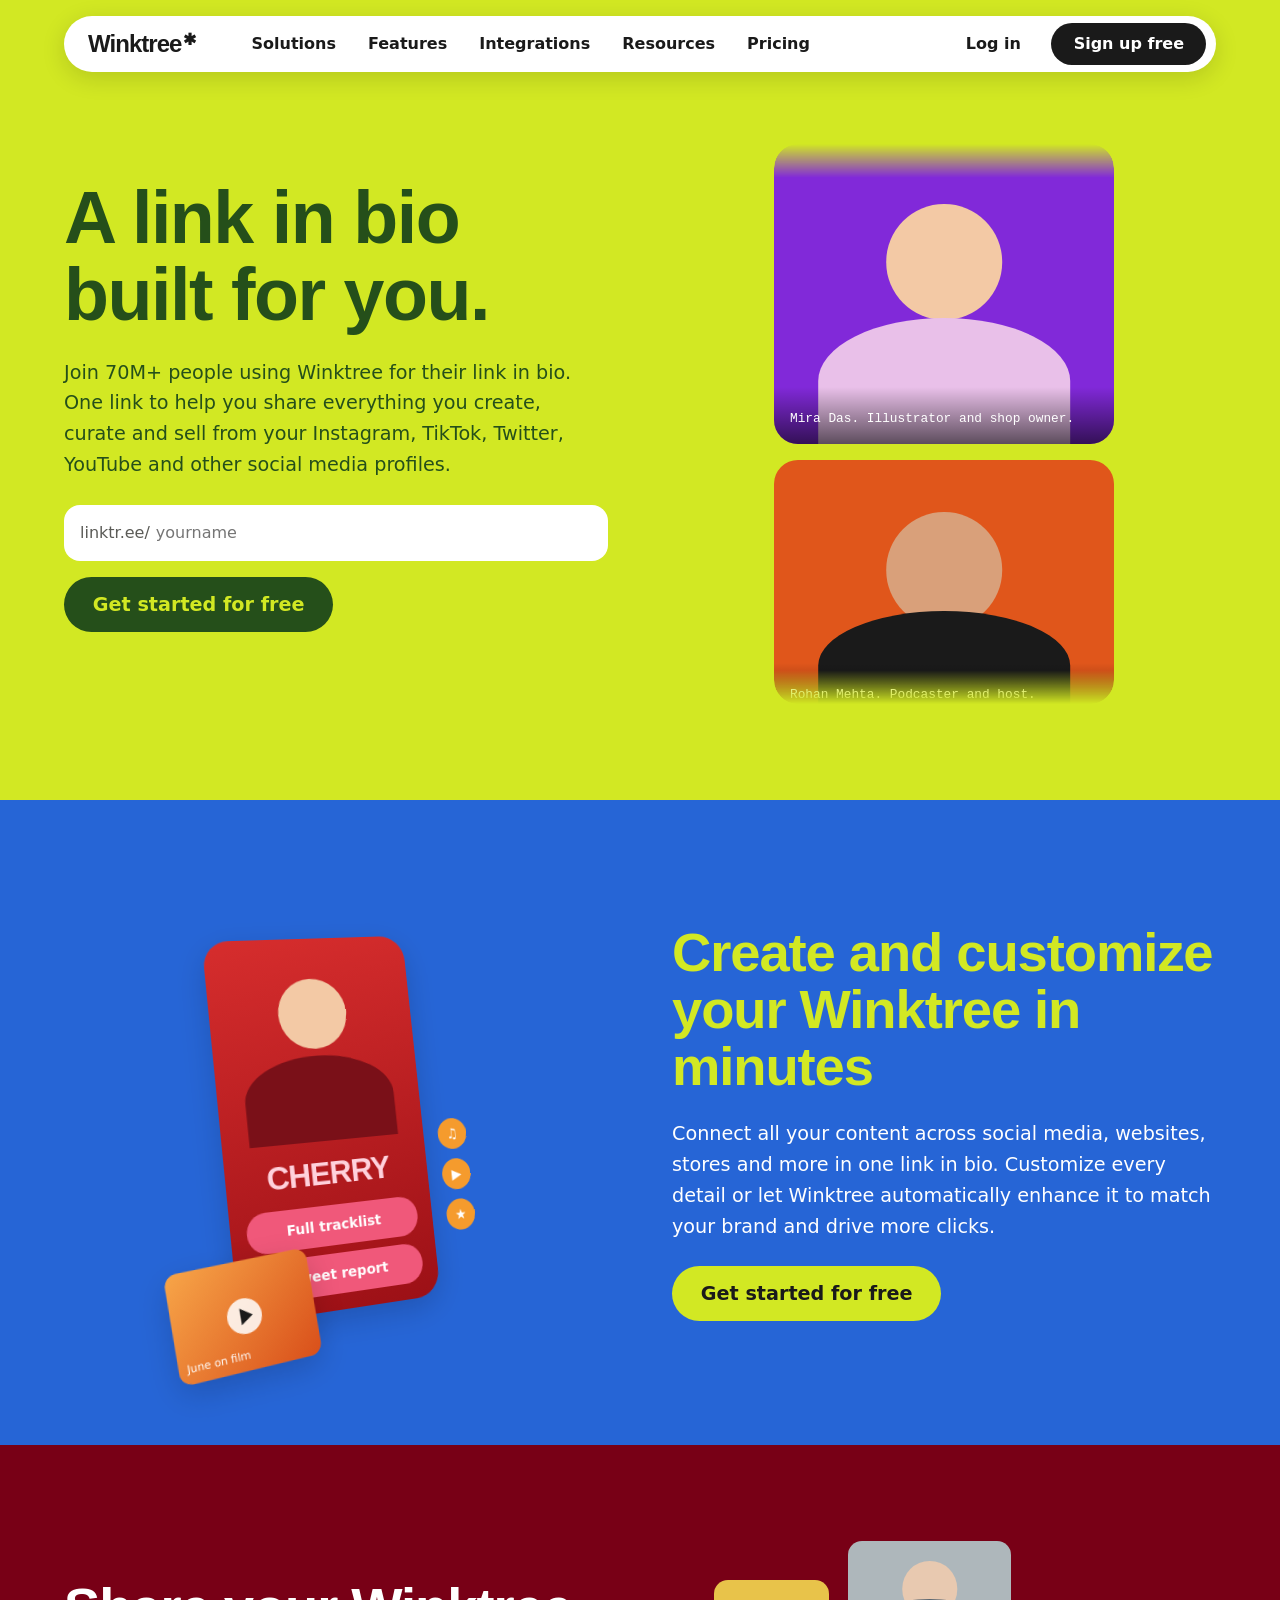
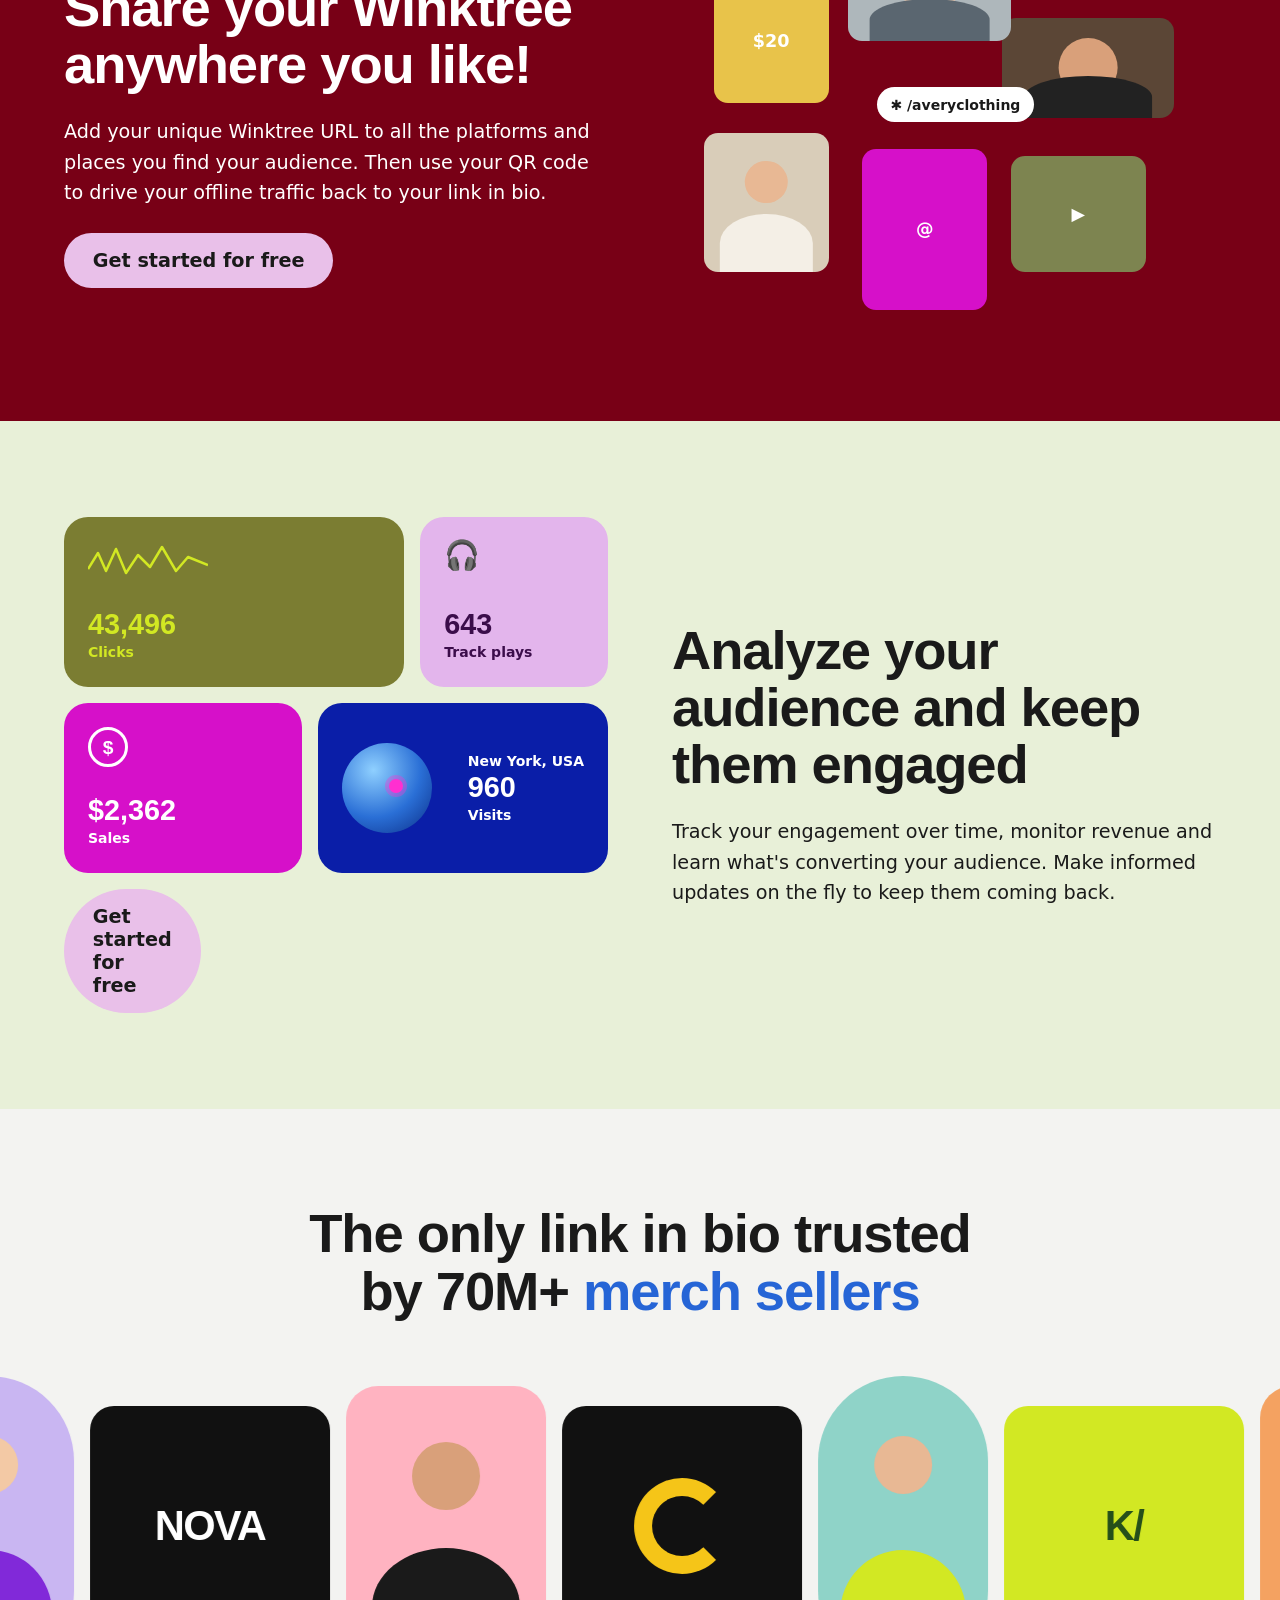
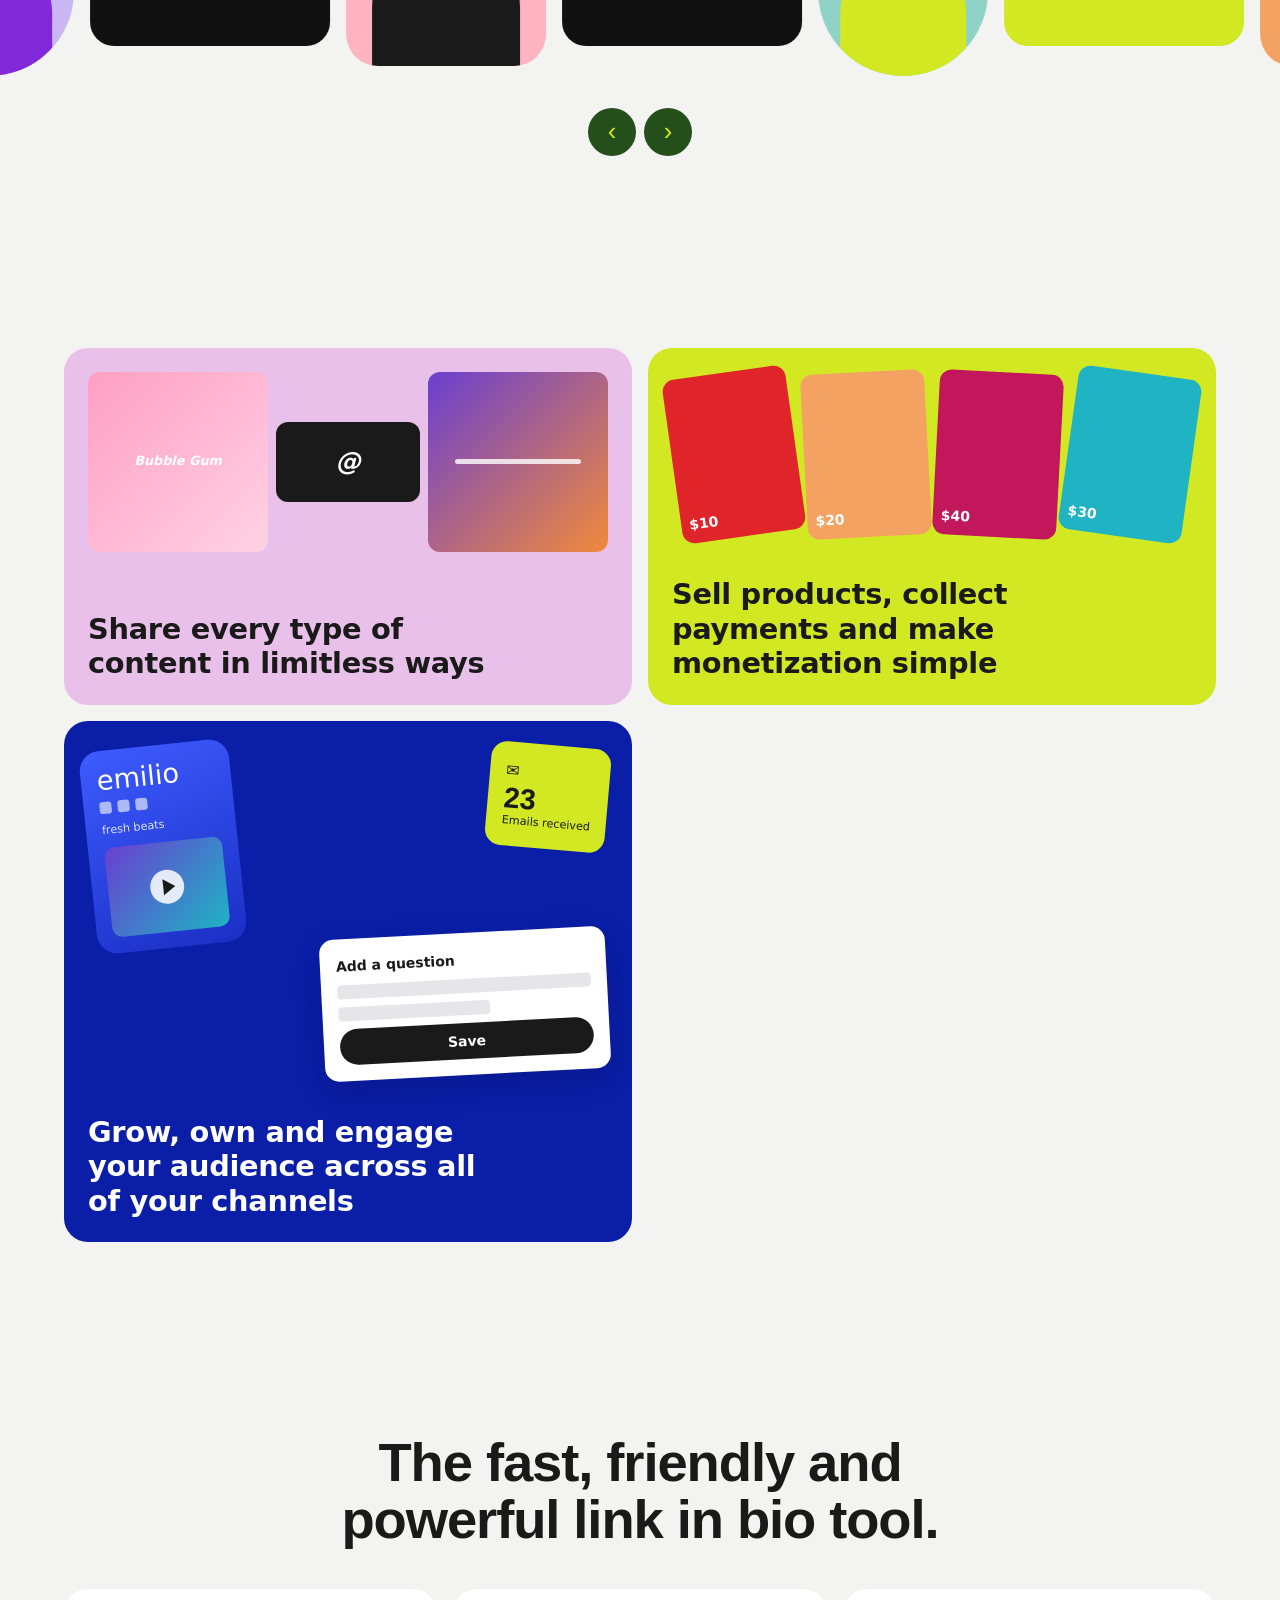
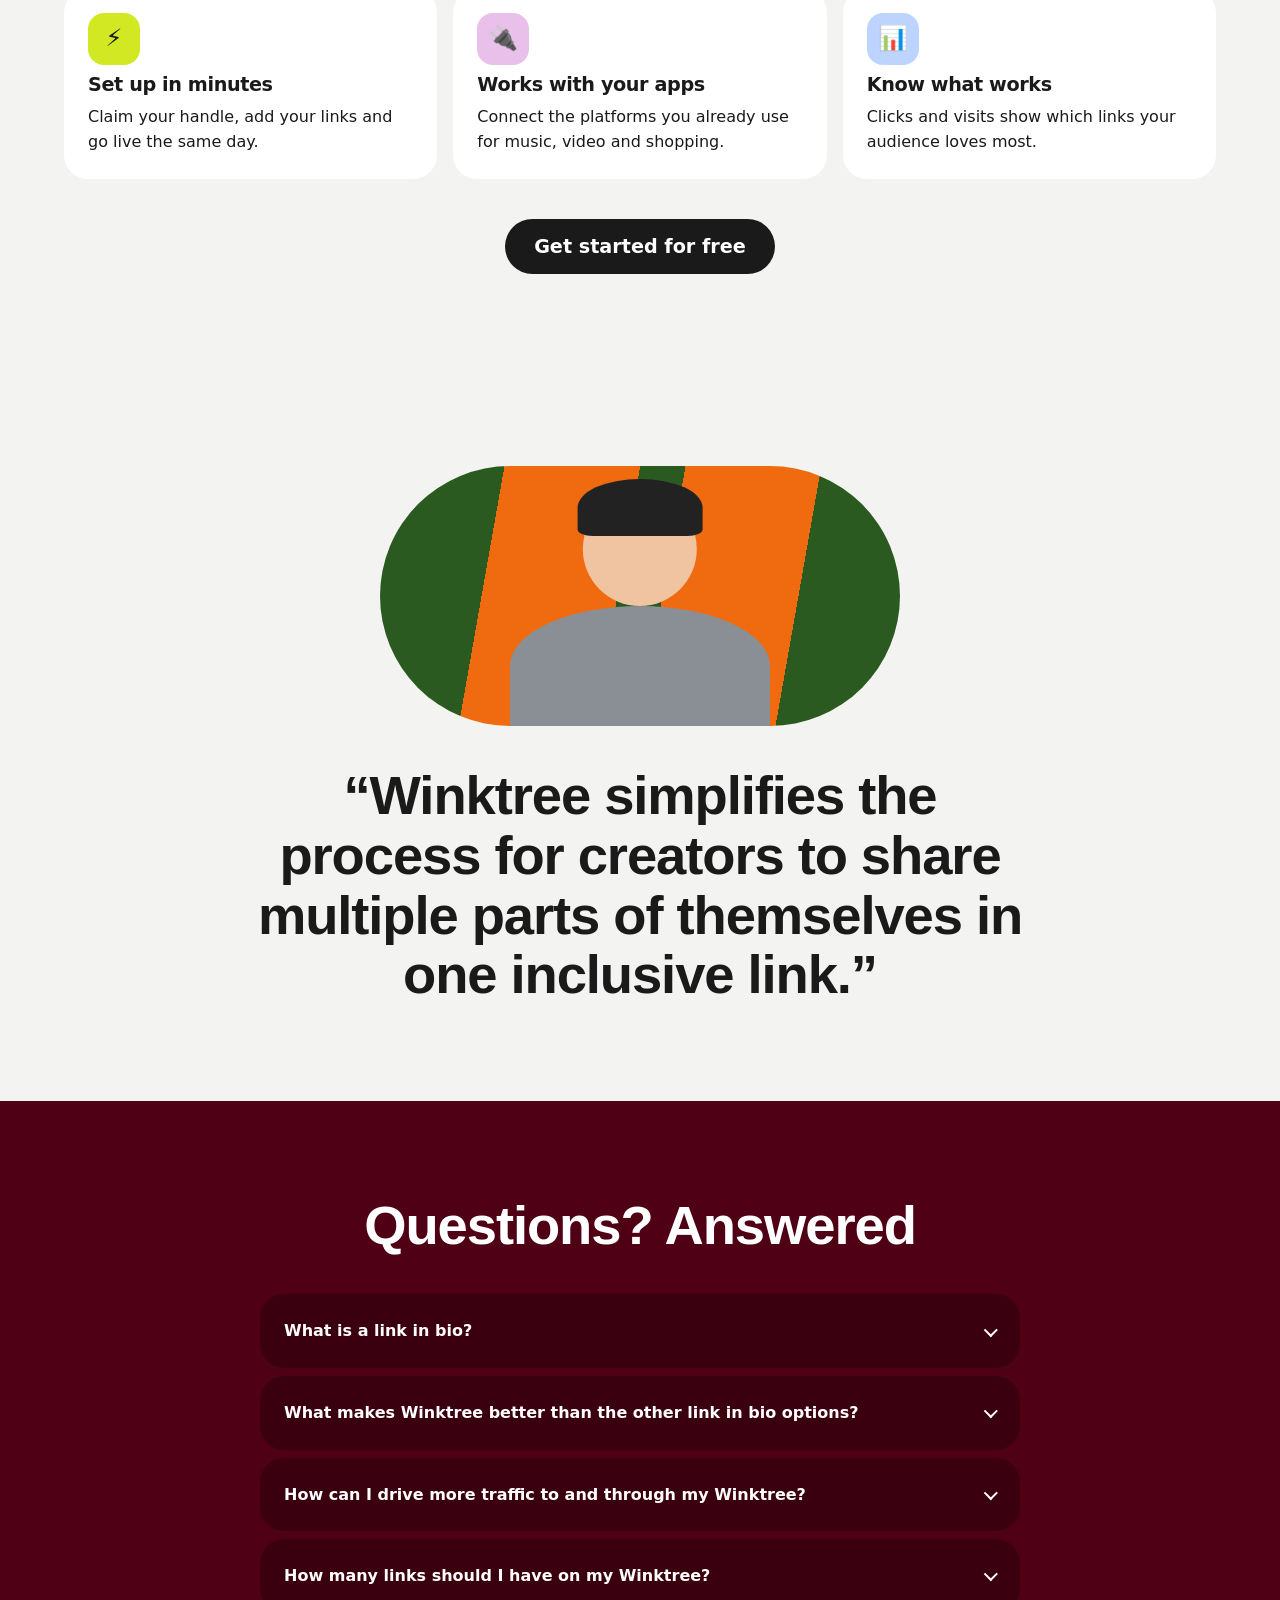
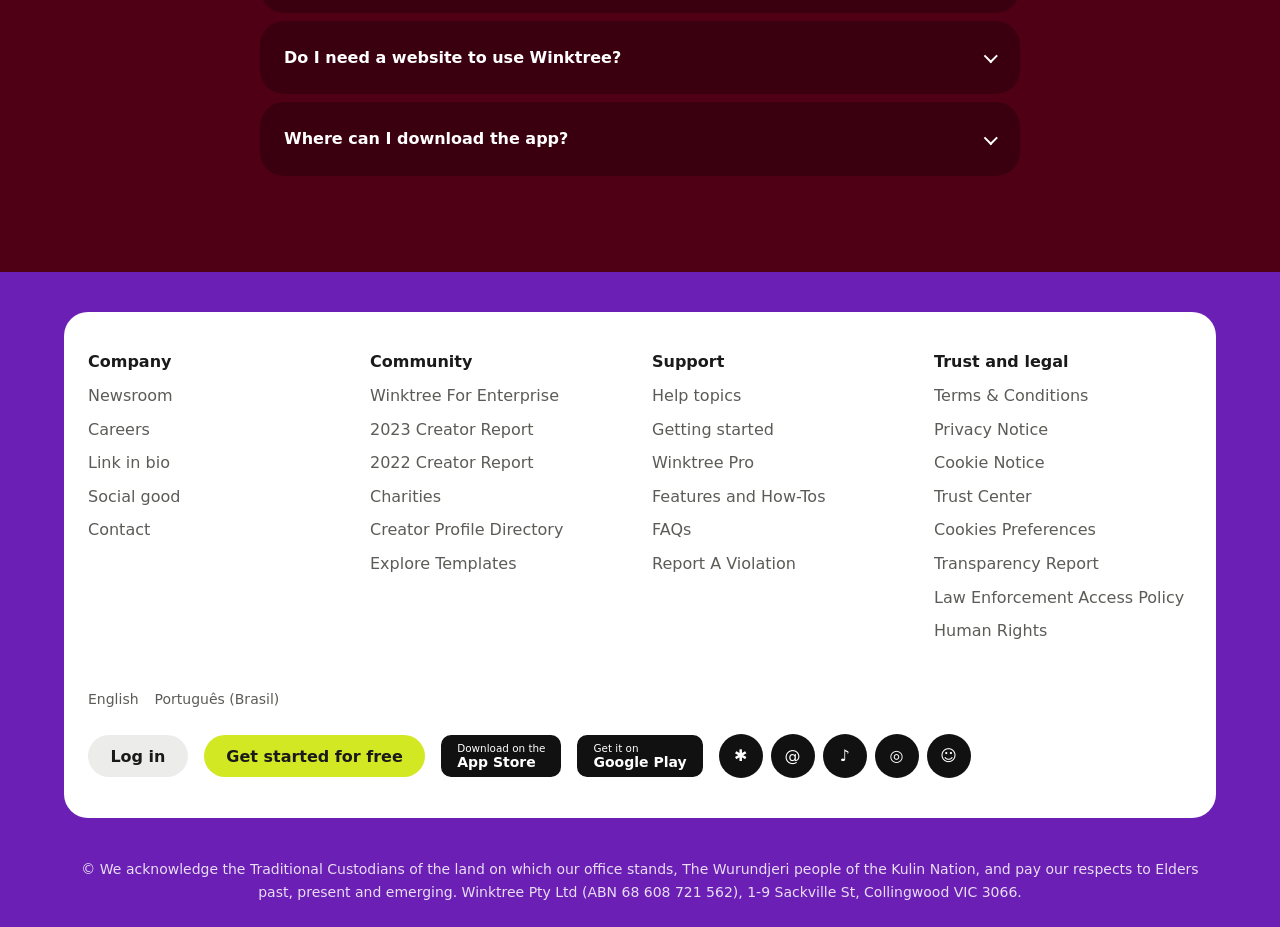
==== commit b7490b2f: "Update index.html" ====
--- a/index.html
+++ b/index.html
@@ -5,7 +5,7 @@
 <meta name="viewport" content="width=device-width, initial-scale=1">
 <title>Winktree clone | A link in bio built for you</title>
 <meta name="description" content="A responsive Winktree-style landing page built with plain HTML, CSS and vanilla JavaScript.">
-<link rel="icon" href="[data-uri]" type="image/svg+xml">
+<link rel="icon" href="./favicon.svg" type="image/svg+xml">
 <style>
 /* ===== Design tokens: defined once, reused everywhere ===== */
 :root {
